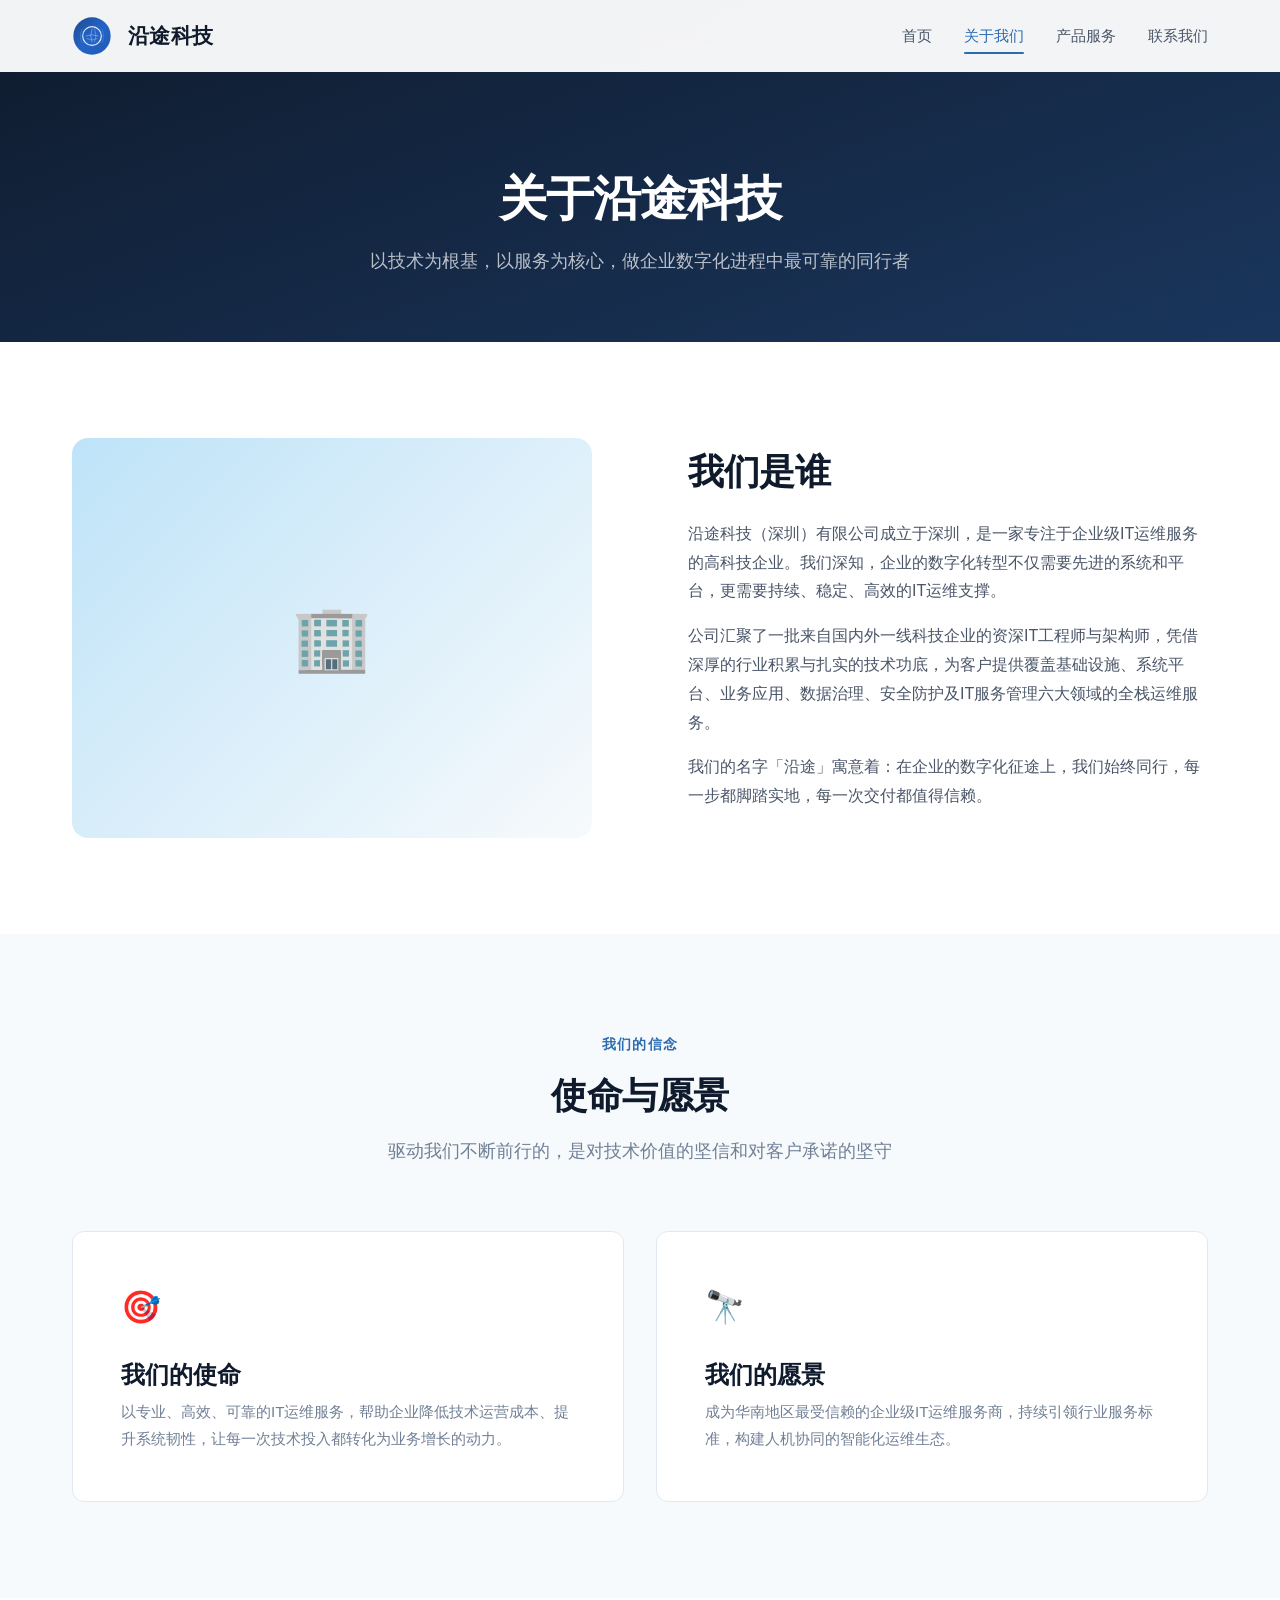
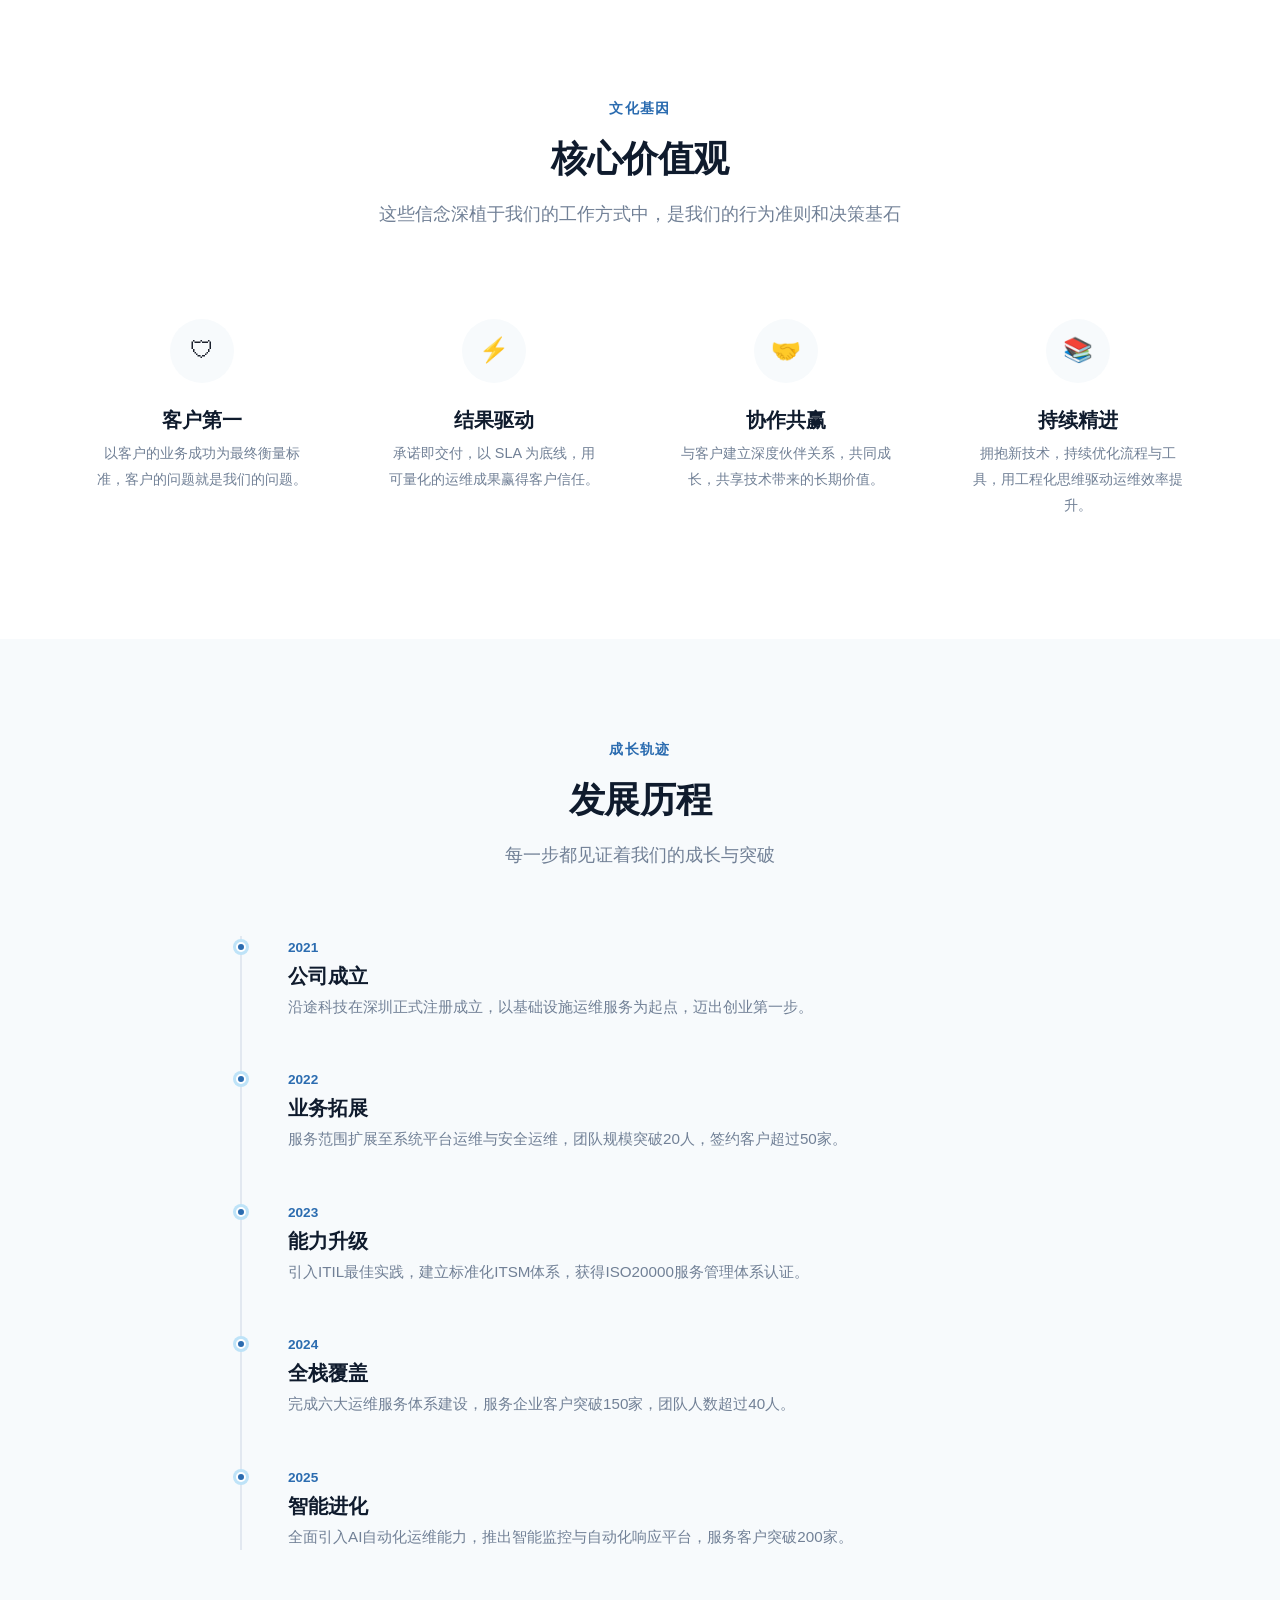
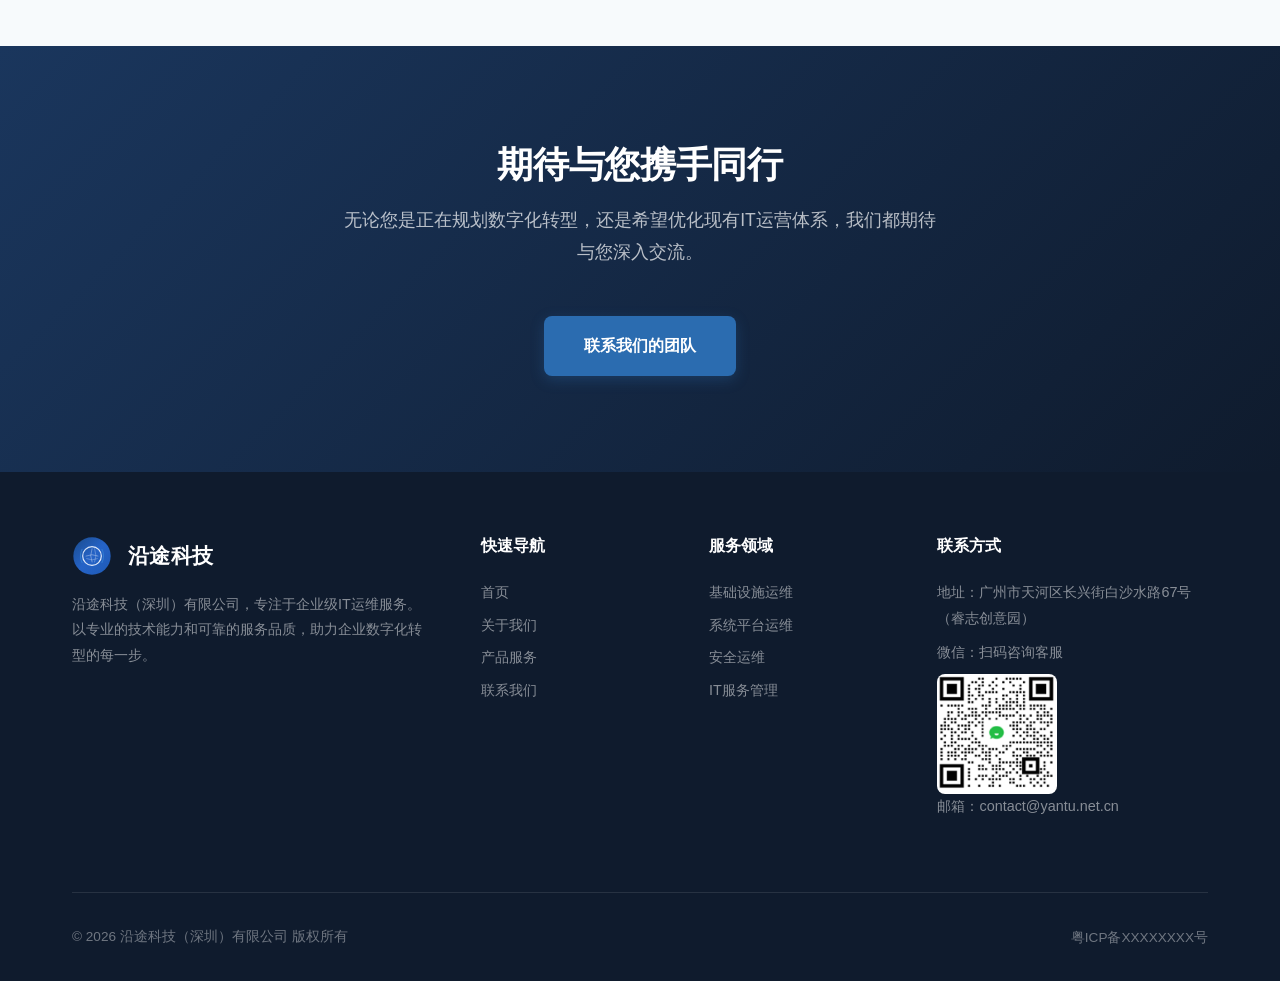
==== about.html @ 3faee689 "沿途科技企业官网 - 初始发布 包含首页、关于我们、产品服务、联系我们四页 自定义域名: yantu.net.cn" ====
<!DOCTYPE html>
<html lang="zh-CN">
<head>
  <meta charset="UTF-8">
  <meta name="viewport" content="width=device-width, initial-scale=1.0">
  <meta name="description" content="了解沿途科技（深圳）有限公司 — 我们的使命、愿景、核心价值观和发展历程。">
  <title>关于我们 — 沿途科技（深圳）有限公司</title>
  <link rel="stylesheet" href="css/style.css">
</head>
<body>

  <!-- Header -->
  <header class="header">
    <div class="container">
      <a href="index.html" class="logo">
        <img src="images/logo.svg" alt="沿途科技" class="logo-icon">
        <span>沿途科技</span>
      </a>
      <nav class="nav">
        <a href="index.html">首页</a>
        <a href="about.html" class="active">关于我们</a>
        <a href="services.html">产品服务</a>
        <a href="contact.html">联系我们</a>
      </nav>
      <button class="menu-toggle" aria-label="菜单">
        <span></span><span></span><span></span>
      </button>
    </div>
  </header>

  <!-- Page Banner -->
  <section class="page-banner">
    <div class="container fade-up">
      <h1>关于沿途科技</h1>
      <p>以技术为根基，以服务为核心，做企业数字化进程中最可靠的同行者</p>
    </div>
  </section>

  <!-- About Content -->
  <section class="section">
    <div class="container">
      <div class="about-content">
        <div class="fade-up delay-1">
          <div class="about-image">🏢</div>
        </div>
        <div class="about-text fade-up delay-2">
          <h2>我们是谁</h2>
          <p>
            沿途科技（深圳）有限公司成立于深圳，是一家专注于企业级IT运维服务的高科技企业。我们深知，企业的数字化转型不仅需要先进的系统和平台，更需要持续、稳定、高效的IT运维支撑。
          </p>
          <p>
            公司汇聚了一批来自国内外一线科技企业的资深IT工程师与架构师，凭借深厚的行业积累与扎实的技术功底，为客户提供覆盖基础设施、系统平台、业务应用、数据治理、安全防护及IT服务管理六大领域的全栈运维服务。
          </p>
          <p>
            我们的名字「沿途」寓意着：在企业的数字化征途上，我们始终同行，每一步都脚踏实地，每一次交付都值得信赖。
          </p>
        </div>
      </div>
    </div>
  </section>

  <!-- Mission & Vision -->
  <section class="section bg-gray">
    <div class="container">
      <div class="section-header fade-up">
        <div class="label">我们的信念</div>
        <h2>使命与愿景</h2>
        <p>驱动我们不断前行的，是对技术价值的坚信和对客户承诺的坚守</p>
      </div>
      <div class="mission-grid">
        <div class="mission-card fade-up delay-1">
          <div class="icon">🎯</div>
          <h3>我们的使命</h3>
          <p>以专业、高效、可靠的IT运维服务，帮助企业降低技术运营成本、提升系统韧性，让每一次技术投入都转化为业务增长的动力。</p>
        </div>
        <div class="mission-card fade-up delay-2">
          <div class="icon">🔭</div>
          <h3>我们的愿景</h3>
          <p>成为华南地区最受信赖的企业级IT运维服务商，持续引领行业服务标准，构建人机协同的智能化运维生态。</p>
        </div>
      </div>
    </div>
  </section>

  <!-- Core Values -->
  <section class="section">
    <div class="container">
      <div class="section-header fade-up">
        <div class="label">文化基因</div>
        <h2>核心价值观</h2>
        <p>这些信念深植于我们的工作方式中，是我们的行为准则和决策基石</p>
      </div>
      <div class="features-grid">
        <div class="feature-item fade-up delay-1">
          <div class="icon">🛡</div>
          <h4>客户第一</h4>
          <p>以客户的业务成功为最终衡量标准，客户的问题就是我们的问题。</p>
        </div>
        <div class="feature-item fade-up delay-2">
          <div class="icon">⚡</div>
          <h4>结果驱动</h4>
          <p>承诺即交付，以 SLA 为底线，用可量化的运维成果赢得客户信任。</p>
        </div>
        <div class="feature-item fade-up delay-3">
          <div class="icon">🤝</div>
          <h4>协作共赢</h4>
          <p>与客户建立深度伙伴关系，共同成长，共享技术带来的长期价值。</p>
        </div>
        <div class="feature-item fade-up delay-4">
          <div class="icon">📚</div>
          <h4>持续精进</h4>
          <p>拥抱新技术，持续优化流程与工具，用工程化思维驱动运维效率提升。</p>
        </div>
      </div>
    </div>
  </section>

  <!-- Development Timeline -->
  <section class="section bg-gray">
    <div class="container">
      <div class="section-header fade-up">
        <div class="label">成长轨迹</div>
        <h2>发展历程</h2>
        <p>每一步都见证着我们的成长与突破</p>
      </div>
      <div class="timeline fade-up delay-2">
        <div class="timeline-item">
          <div class="timeline-year">2021</div>
          <h4>公司成立</h4>
          <p>沿途科技在深圳正式注册成立，以基础设施运维服务为起点，迈出创业第一步。</p>
        </div>
        <div class="timeline-item">
          <div class="timeline-year">2022</div>
          <h4>业务拓展</h4>
          <p>服务范围扩展至系统平台运维与安全运维，团队规模突破20人，签约客户超过50家。</p>
        </div>
        <div class="timeline-item">
          <div class="timeline-year">2023</div>
          <h4>能力升级</h4>
          <p>引入ITIL最佳实践，建立标准化ITSM体系，获得ISO20000服务管理体系认证。</p>
        </div>
        <div class="timeline-item">
          <div class="timeline-year">2024</div>
          <h4>全栈覆盖</h4>
          <p>完成六大运维服务体系建设，服务企业客户突破150家，团队人数超过40人。</p>
        </div>
        <div class="timeline-item">
          <div class="timeline-year">2025</div>
          <h4>智能进化</h4>
          <p>全面引入AI自动化运维能力，推出智能监控与自动化响应平台，服务客户突破200家。</p>
        </div>
      </div>
    </div>
  </section>

  <!-- CTA -->
  <section class="cta-section">
    <div class="container fade-up">
      <h2>期待与您携手同行</h2>
      <p>无论您是正在规划数字化转型，还是希望优化现有IT运营体系，我们都期待与您深入交流。</p>
      <a href="contact.html" class="btn btn-primary btn-lg">联系我们的团队</a>
    </div>
  </section>

  <!-- Footer -->
  <footer class="footer">
    <div class="container">
      <div class="footer-grid">
        <div class="footer-brand">
          <a href="index.html" class="logo">
            <img src="images/logo.svg" alt="沿途科技" class="logo-icon">
            <span>沿途科技</span>
          </a>
          <p>沿途科技（深圳）有限公司，专注于企业级IT运维服务。以专业的技术能力和可靠的服务品质，助力企业数字化转型的每一步。</p>
        </div>
        <div class="footer-links-col">
          <h4>快速导航</h4>
          <div class="footer-links">
            <a href="index.html">首页</a>
            <a href="about.html">关于我们</a>
            <a href="services.html">产品服务</a>
            <a href="contact.html">联系我们</a>
          </div>
        </div>
        <div class="footer-links-col">
          <h4>服务领域</h4>
          <div class="footer-links">
            <a href="services.html">基础设施运维</a>
            <a href="services.html">系统平台运维</a>
            <a href="services.html">安全运维</a>
            <a href="services.html">IT服务管理</a>
          </div>
        </div>
        <div class="footer-contact">
          <h4>联系方式</h4>
          <p>地址：广州市天河区长兴街白沙水路67号（睿志创意园）</p>
          <p>微信：扫码咨询客服</p>
          <img src="images/wechat-qrcode.png" alt="微信扫码咨询客服" style="width:120px;height:120px;margin-top:4px;border-radius:8px;">
          <p>邮箱：contact@yantu.net.cn</p>
        </div>
      </div>
      <div class="footer-bottom">
        <p>&copy; 2026 沿途科技（深圳）有限公司 版权所有</p>
        <a href="https://beian.miit.gov.cn/" target="_blank" rel="noopener">粤ICP备XXXXXXXX号</a>
      </div>
    </div>
  </footer>

  <script src="js/main.js"></script>
</body>
</html>
---- css/style.css ----
/* ========================================
   沿途科技（深圳）有限公司 - 企业官网
   Design System & Global Styles
   ======================================== */

/* --- CSS Variables --- */
:root {
  /* Primary Colors */
  --color-primary: #0F1B2D;
  --color-primary-light: #1A365D;
  --color-primary-medium: #234E78;
  --color-accent: #2B6CB0;
  --color-accent-light: #4299E1;
  --color-accent-soft: #BEE3F8;

  /* Neutral Colors */
  --color-white: #FFFFFF;
  --color-bg: #F7FAFC;
  --color-bg-alt: #EDF2F7;
  --color-border: #E2E8F0;

  /* Text Colors */
  --color-text: #1A202C;
  --color-text-secondary: #4A5568;
  --color-text-muted: #718096;
  --color-text-light: #A0AEC0;

  /* Status Colors */
  --color-success: #38A169;
  --color-warning: #D69E2E;
  --color-danger: #E53E3E;

  /* Typography */
  --font-sans: -apple-system, BlinkMacSystemFont, "Segoe UI", "PingFang SC", "Hiragino Sans GB", "Microsoft YaHei", "Helvetica Neue", Arial, sans-serif;
  --font-mono: "SF Mono", "Fira Code", "Fira Mono", "Roboto Mono", monospace;

  /* Spacing */
  --space-xs: 0.25rem;
  --space-sm: 0.5rem;
  --space-md: 1rem;
  --space-lg: 1.5rem;
  --space-xl: 2rem;
  --space-2xl: 3rem;
  --space-3xl: 4rem;
  --space-4xl: 6rem;

  /* Layout */
  --max-width: 1200px;
  --header-height: 72px;

  /* Shadows */
  --shadow-sm: 0 1px 3px rgba(0, 0, 0, 0.06);
  --shadow-md: 0 4px 12px rgba(0, 0, 0, 0.08);
  --shadow-lg: 0 10px 40px rgba(0, 0, 0, 0.1);
  --shadow-xl: 0 20px 60px rgba(0, 0, 0, 0.12);

  /* Border Radius */
  --radius-sm: 4px;
  --radius-md: 8px;
  --radius-lg: 12px;
  --radius-xl: 16px;

  /* Transitions */
  --transition-fast: 0.15s ease;
  --transition-normal: 0.3s ease;
  --transition-slow: 0.5s ease;
}

/* --- Reset & Base --- */
*,
*::before,
*::after {
  margin: 0;
  padding: 0;
  box-sizing: border-box;
}

html {
  scroll-behavior: smooth;
  -webkit-font-smoothing: antialiased;
  -moz-osx-font-smoothing: grayscale;
  font-size: 16px;
}

body {
  font-family: var(--font-sans);
  color: var(--color-text);
  background: var(--color-white);
  line-height: 1.7;
  overflow-x: hidden;
}

a {
  color: inherit;
  text-decoration: none;
  transition: color var(--transition-fast);
}

ul, ol {
  list-style: none;
}

img {
  max-width: 100%;
  display: block;
}

button {
  cursor: pointer;
  border: none;
  font-family: inherit;
  font-size: inherit;
}

input,
textarea,
select {
  font-family: inherit;
  font-size: inherit;
}

/* --- Typography --- */
h1, h2, h3, h4, h5, h6 {
  font-weight: 700;
  line-height: 1.3;
  color: var(--color-primary);
}

h1 { font-size: 3rem; letter-spacing: -0.02em; }
h2 { font-size: 2.25rem; letter-spacing: -0.01em; }
h3 { font-size: 1.5rem; }
h4 { font-size: 1.25rem; }
h5 { font-size: 1.1rem; }

p {
  color: var(--color-text-secondary);
  line-height: 1.8;
}

/* --- Layout --- */
.container {
  width: 100%;
  max-width: var(--max-width);
  margin: 0 auto;
  padding: 0 var(--space-xl);
}

.section {
  padding: var(--space-4xl) 0;
}

.section-header {
  text-align: center;
  margin-bottom: var(--space-3xl);
}

.section-header .label {
  display: inline-block;
  font-size: 0.875rem;
  font-weight: 600;
  color: var(--color-accent);
  text-transform: uppercase;
  letter-spacing: 0.1em;
  margin-bottom: var(--space-md);
}

.section-header h2 {
  margin-bottom: var(--space-md);
}

.section-header p {
  max-width: 600px;
  margin: 0 auto;
  font-size: 1.1rem;
  color: var(--color-text-muted);
}

.bg-gray {
  background: var(--color-bg);
}

.bg-dark {
  background: var(--color-primary);
  color: var(--color-white);
}

/* ========================================
   HEADER / NAVIGATION
   ======================================== */
.header {
  position: fixed;
  top: 0;
  left: 0;
  right: 0;
  height: var(--header-height);
  background: rgba(255, 255, 255, 0.95);
  backdrop-filter: blur(20px);
  -webkit-backdrop-filter: blur(20px);
  border-bottom: 1px solid transparent;
  z-index: 1000;
  transition: all var(--transition-normal);
}

.header.scrolled {
  border-bottom-color: var(--color-border);
  box-shadow: var(--shadow-sm);
}

.header .container {
  display: flex;
  align-items: center;
  justify-content: space-between;
  height: 100%;
}

.logo {
  display: flex;
  align-items: center;
  gap: var(--space-md);
  font-size: 1.3rem;
  font-weight: 700;
  color: var(--color-primary);
  letter-spacing: 0.02em;
}

.logo-icon {
  width: 40px;
  height: 40px;
  border-radius: var(--radius-md);
  flex-shrink: 0;
}

.nav {
  display: flex;
  align-items: center;
  gap: var(--space-xl);
}

.nav a {
  font-size: 0.95rem;
  font-weight: 500;
  color: var(--color-text-secondary);
  position: relative;
  padding: var(--space-xs) 0;
  transition: color var(--transition-fast);
}

.nav a::after {
  content: '';
  position: absolute;
  bottom: -2px;
  left: 0;
  width: 0;
  height: 2px;
  background: var(--color-accent);
  transition: width var(--transition-normal);
  border-radius: 1px;
}

.nav a:hover,
.nav a.active {
  color: var(--color-accent);
}

.nav a:hover::after,
.nav a.active::after {
  width: 100%;
}

/* Mobile menu toggle */
.menu-toggle {
  display: none;
  flex-direction: column;
  gap: 5px;
  cursor: pointer;
  padding: var(--space-sm);
  background: none;
}

.menu-toggle span {
  width: 24px;
  height: 2px;
  background: var(--color-text);
  border-radius: 2px;
  transition: all var(--transition-normal);
}

@media (max-width: 768px) {
  .menu-toggle {
    display: flex;
  }

  .nav {
    position: fixed;
    top: var(--header-height);
    left: 0;
    right: 0;
    background: rgba(255, 255, 255, 0.98);
    backdrop-filter: blur(20px);
    flex-direction: column;
    padding: var(--space-xl);
    gap: var(--space-lg);
    box-shadow: var(--shadow-lg);
    transform: translateY(-120%);
    opacity: 0;
    transition: all var(--transition-normal);
    pointer-events: none;
  }

  .nav.open {
    transform: translateY(0);
    opacity: 1;
    pointer-events: all;
  }
}

/* ========================================
   BUTTONS
   ======================================== */
.btn {
  display: inline-flex;
  align-items: center;
  justify-content: center;
  gap: var(--space-sm);
  padding: 0.75rem 2rem;
  font-size: 0.95rem;
  font-weight: 600;
  border-radius: var(--radius-md);
  transition: all var(--transition-normal);
  white-space: nowrap;
}

.btn-primary {
  background: var(--color-accent);
  color: var(--color-white);
  box-shadow: 0 4px 14px rgba(43, 108, 176, 0.3);
}

.btn-primary:hover {
  background: var(--color-accent-light);
  transform: translateY(-2px);
  box-shadow: 0 6px 20px rgba(43, 108, 176, 0.4);
}

.btn-outline {
  background: transparent;
  color: var(--color-accent);
  border: 2px solid var(--color-accent);
}

.btn-outline:hover {
  background: var(--color-accent);
  color: var(--color-white);
  transform: translateY(-2px);
}

.btn-outline-light {
  background: transparent;
  color: var(--color-white);
  border: 2px solid rgba(255, 255, 255, 0.3);
}

.btn-outline-light:hover {
  background: var(--color-white);
  color: var(--color-primary);
  border-color: var(--color-white);
}

.btn-lg {
  padding: 1rem 2.5rem;
  font-size: 1rem;
}

/* ========================================
   HERO SECTION
   ======================================== */
.hero {
  position: relative;
  min-height: 100vh;
  display: flex;
  align-items: center;
  background: linear-gradient(160deg, var(--color-primary) 0%, var(--color-primary-light) 40%, var(--color-primary-medium) 100%);
  overflow: hidden;
  padding-top: var(--header-height);
}

.hero::before {
  content: '';
  position: absolute;
  top: -50%;
  right: -20%;
  width: 800px;
  height: 800px;
  background: radial-gradient(circle, rgba(66, 153, 225, 0.08) 0%, transparent 70%);
  border-radius: 50%;
}

.hero::after {
  content: '';
  position: absolute;
  bottom: -30%;
  left: -10%;
  width: 600px;
  height: 600px;
  background: radial-gradient(circle, rgba(43, 108, 176, 0.06) 0%, transparent 70%);
  border-radius: 50%;
}

.hero .container {
  position: relative;
  z-index: 1;
  display: flex;
  align-items: center;
  justify-content: space-between;
  gap: var(--space-4xl);
}

.hero-content {
  flex: 1;
  max-width: 600px;
}

.hero-badge {
  display: inline-flex;
  align-items: center;
  gap: var(--space-sm);
  padding: 0.4rem 1rem;
  background: rgba(66, 153, 225, 0.15);
  border: 1px solid rgba(66, 153, 225, 0.25);
  border-radius: 50px;
  color: var(--color-accent-light);
  font-size: 0.85rem;
  font-weight: 500;
  margin-bottom: var(--space-xl);
}

.hero-badge .dot {
  width: 8px;
  height: 8px;
  background: var(--color-accent-light);
  border-radius: 50%;
  animation: pulse-dot 2s infinite;
}

@keyframes pulse-dot {
  0%, 100% { opacity: 1; transform: scale(1); }
  50% { opacity: 0.5; transform: scale(1.3); }
}

.hero h1 {
  font-size: 3.5rem;
  color: var(--color-white);
  margin-bottom: var(--space-lg);
  line-height: 1.2;
}

.hero h1 span {
  background: linear-gradient(135deg, #63B3ED, #4299E1);
  -webkit-background-clip: text;
  -webkit-text-fill-color: transparent;
  background-clip: text;
}

.hero p {
  font-size: 1.15rem;
  color: rgba(255, 255, 255, 0.7);
  margin-bottom: var(--space-2xl);
  line-height: 1.8;
  max-width: 500px;
}

.hero-actions {
  display: flex;
  gap: var(--space-md);
  flex-wrap: wrap;
}

.hero-visual {
  flex: 1;
  display: flex;
  justify-content: center;
  align-items: center;
}

.hero-card-grid {
  display: grid;
  grid-template-columns: 1fr 1fr;
  gap: var(--space-lg);
}

.hero-stat-card {
  background: rgba(255, 255, 255, 0.06);
  backdrop-filter: blur(10px);
  border: 1px solid rgba(255, 255, 255, 0.1);
  border-radius: var(--radius-lg);
  padding: var(--space-lg);
  text-align: center;
  transition: transform var(--transition-normal);
}

.hero-stat-card:hover {
  transform: translateY(-4px);
  background: rgba(255, 255, 255, 0.1);
}

.hero-stat-card .number {
  font-size: 2rem;
  font-weight: 800;
  color: var(--color-accent-light);
  margin-bottom: var(--space-xs);
}

.hero-stat-card .label {
  font-size: 0.85rem;
  color: rgba(255, 255, 255, 0.6);
}

@media (max-width: 1024px) {
  .hero .container {
    flex-direction: column;
    text-align: center;
    padding-top: var(--space-3xl);
    padding-bottom: var(--space-3xl);
  }

  .hero-content {
    max-width: 100%;
  }

  .hero p {
    max-width: 100%;
  }

  .hero-actions {
    justify-content: center;
  }

  .hero h1 {
    font-size: 2.5rem;
  }

  .hero-card-grid {
    grid-template-columns: repeat(4, 1fr);
  }
}

@media (max-width: 640px) {
  .hero h1 {
    font-size: 2rem;
  }

  .hero-card-grid {
    grid-template-columns: 1fr 1fr;
  }

  .hero-stat-card {
    padding: var(--space-md);
  }
}

/* ========================================
   SERVICES CARDS
   ======================================== */
.services-grid {
  display: grid;
  grid-template-columns: repeat(3, 1fr);
  gap: var(--space-xl);
}

.service-card {
  background: var(--color-white);
  border: 1px solid var(--color-border);
  border-radius: var(--radius-lg);
  padding: var(--space-2xl);
  transition: all var(--transition-normal);
  position: relative;
  overflow: hidden;
}

.service-card::before {
  content: '';
  position: absolute;
  top: 0;
  left: 0;
  right: 0;
  height: 3px;
  background: linear-gradient(90deg, var(--color-accent), var(--color-accent-light));
  transform: scaleX(0);
  transition: transform var(--transition-normal);
  transform-origin: left;
}

.service-card:hover {
  transform: translateY(-6px);
  box-shadow: var(--shadow-lg);
  border-color: transparent;
}

.service-card:hover::before {
  transform: scaleX(1);
}

.service-icon {
  width: 56px;
  height: 56px;
  border-radius: var(--radius-lg);
  display: flex;
  align-items: center;
  justify-content: center;
  margin-bottom: var(--space-lg);
  font-size: 1.5rem;
}

.service-icon.blue { background: #EBF8FF; color: #2B6CB0; }
.service-icon.teal { background: #E6FFFA; color: #319795; }
.service-icon.purple { background: #FAF5FF; color: #6B46C1; }
.service-icon.orange { background: #FFFAF0; color: #C05621; }
.service-icon.green { background: #F0FFF4; color: #276749; }
.service-icon.red { background: #FFF5F5; color: #C53030; }

.service-card h3 {
  font-size: 1.2rem;
  margin-bottom: var(--space-sm);
}

.service-card p {
  font-size: 0.95rem;
  color: var(--color-text-muted);
}

@media (max-width: 1024px) {
  .services-grid {
    grid-template-columns: repeat(2, 1fr);
  }
}

@media (max-width: 640px) {
  .services-grid {
    grid-template-columns: 1fr;
  }
}

/* ========================================
   FEATURES / VALUE PROPS
   ======================================== */
.features-grid {
  display: grid;
  grid-template-columns: repeat(4, 1fr);
  gap: var(--space-xl);
}

.feature-item {
  text-align: center;
  padding: var(--space-lg);
}

.feature-item .icon {
  width: 64px;
  height: 64px;
  margin: 0 auto var(--space-lg);
  background: var(--color-bg);
  border-radius: 50%;
  display: flex;
  align-items: center;
  justify-content: center;
  font-size: 1.5rem;
  transition: all var(--transition-normal);
}

.feature-item:hover .icon {
  background: var(--color-accent);
  transform: scale(1.1);
}

.feature-item h4 {
  margin-bottom: var(--space-sm);
}

.feature-item p {
  font-size: 0.9rem;
  color: var(--color-text-muted);
}

@media (max-width: 1024px) {
  .features-grid {
    grid-template-columns: repeat(2, 1fr);
  }
}

@media (max-width: 640px) {
  .features-grid {
    grid-template-columns: 1fr;
  }
}

/* ========================================
   CTA SECTION
   ======================================== */
.cta-section {
  background: linear-gradient(135deg, var(--color-primary-light), var(--color-primary));
  text-align: center;
  padding: var(--space-4xl) 0;
}

.cta-section h2 {
  color: var(--color-white);
  margin-bottom: var(--space-md);
}

.cta-section p {
  color: rgba(255, 255, 255, 0.7);
  max-width: 600px;
  margin: 0 auto var(--space-2xl);
  font-size: 1.1rem;
}

/* ========================================
   STATS BAR
   ======================================== */
.stats-bar {
  display: grid;
  grid-template-columns: repeat(4, 1fr);
  gap: var(--space-xl);
  padding: var(--space-2xl) 0;
}

.stat-item {
  text-align: center;
  padding: var(--space-lg);
}

.stat-number {
  font-size: 2.5rem;
  font-weight: 800;
  color: var(--color-accent);
  margin-bottom: var(--space-xs);
  line-height: 1;
}

.stat-label {
  font-size: 0.95rem;
  color: var(--color-text-muted);
}

@media (max-width: 768px) {
  .stats-bar {
    grid-template-columns: repeat(2, 1fr);
  }
}

/* ========================================
   ABOUT PAGE
   ======================================== */
.page-banner {
  background: linear-gradient(160deg, var(--color-primary) 0%, var(--color-primary-light) 100%);
  padding: calc(var(--header-height) + var(--space-4xl)) 0 var(--space-3xl);
  text-align: center;
}

.page-banner h1 {
  color: var(--color-white);
  margin-bottom: var(--space-md);
}

.page-banner p {
  color: rgba(255, 255, 255, 0.7);
  max-width: 600px;
  margin: 0 auto;
  font-size: 1.1rem;
}

.about-content {
  display: grid;
  grid-template-columns: 1fr 1fr;
  gap: var(--space-4xl);
  align-items: center;
}

.about-image {
  background: linear-gradient(135deg, var(--color-accent-soft), var(--color-bg));
  border-radius: var(--radius-xl);
  height: 400px;
  display: flex;
  align-items: center;
  justify-content: center;
  font-size: 4rem;
  color: var(--color-accent);
}

.about-text h2 {
  margin-bottom: var(--space-lg);
}

.about-text p {
  margin-bottom: var(--space-md);
  color: var(--color-text-secondary);
}

/* Mission & Vision */
.mission-grid {
  display: grid;
  grid-template-columns: 1fr 1fr;
  gap: var(--space-xl);
}

.mission-card {
  background: var(--color-white);
  border: 1px solid var(--color-border);
  border-radius: var(--radius-lg);
  padding: var(--space-2xl);
  transition: all var(--transition-normal);
}

.mission-card:hover {
  box-shadow: var(--shadow-lg);
  border-color: transparent;
}

.mission-card .icon {
  font-size: 2rem;
  margin-bottom: var(--space-lg);
}

.mission-card h3 {
  margin-bottom: var(--space-sm);
}

.mission-card p {
  color: var(--color-text-muted);
  font-size: 0.95rem;
}

/* Timeline */
.timeline {
  position: relative;
  max-width: 800px;
  margin: 0 auto;
  padding-left: var(--space-2xl);
}

.timeline::before {
  content: '';
  position: absolute;
  left: 0;
  top: 0;
  bottom: 0;
  width: 2px;
  background: var(--color-border);
}

.timeline-item {
  position: relative;
  padding-bottom: var(--space-2xl);
}

.timeline-item:last-child {
  padding-bottom: 0;
}

.timeline-item::before {
  content: '';
  position: absolute;
  left: calc(-1 * var(--space-2xl) - 4px);
  top: 6px;
  width: 10px;
  height: 10px;
  background: var(--color-accent);
  border-radius: 50%;
  border: 2px solid var(--color-white);
  box-shadow: 0 0 0 3px var(--color-accent-soft);
}

.timeline-year {
  font-size: 0.85rem;
  font-weight: 700;
  color: var(--color-accent);
  margin-bottom: var(--space-xs);
}

.timeline-item h4 {
  margin-bottom: var(--space-xs);
}

.timeline-item p {
  font-size: 0.95rem;
  color: var(--color-text-muted);
}

@media (max-width: 768px) {
  .about-content {
    grid-template-columns: 1fr;
  }

  .mission-grid {
    grid-template-columns: 1fr;
  }
}

/* ========================================
   SERVICES PAGE
   ======================================== */
.service-detail-section {
  padding: var(--space-3xl) 0;
  border-bottom: 1px solid var(--color-border);
}

.service-detail-section:last-child {
  border-bottom: none;
}

.service-detail {
  display: grid;
  grid-template-columns: 1fr 1fr;
  gap: var(--space-3xl);
  align-items: center;
}

.service-detail.reverse {
  direction: rtl;
}

.service-detail.reverse .service-detail-content {
  direction: ltr;
}

.service-detail-visual {
  background: var(--color-bg);
  border-radius: var(--radius-xl);
  height: 320px;
  display: flex;
  align-items: center;
  justify-content: center;
  font-size: 4rem;
  direction: ltr;
}

.service-detail-visual.blue { background: linear-gradient(135deg, #EBF8FF, #BEE3F8); color: #2B6CB0; }
.service-detail-visual.teal { background: linear-gradient(135deg, #E6FFFA, #B2F5EA); color: #319795; }
.service-detail-visual.purple { background: linear-gradient(135deg, #FAF5FF, #E9D8FD); color: #6B46C1; }
.service-detail-visual.orange { background: linear-gradient(135deg, #FFFAF0, #FEEBC8); color: #C05621; }
.service-detail-visual.green { background: linear-gradient(135deg, #F0FFF4, #C6F6D5); color: #276749; }
.service-detail-visual.red { background: linear-gradient(135deg, #FFF5F5, #FED7D7); color: #C53030; }

.service-detail-content h2 {
  margin-bottom: var(--space-md);
}

.service-detail-content p {
  margin-bottom: var(--space-lg);
  color: var(--color-text-secondary);
}

.service-detail-list {
  display: grid;
  gap: var(--space-md);
}

.service-detail-list li {
  display: flex;
  align-items: flex-start;
  gap: var(--space-md);
  font-size: 0.95rem;
  color: var(--color-text-secondary);
}

.service-detail-list li::before {
  content: '✓';
  display: flex;
  align-items: center;
  justify-content: center;
  width: 24px;
  height: 24px;
  min-width: 24px;
  background: var(--color-accent-soft);
  color: var(--color-accent);
  border-radius: 50%;
  font-size: 0.75rem;
  font-weight: 700;
  margin-top: 2px;
}

/* Process Steps */
.process-steps {
  display: grid;
  grid-template-columns: repeat(4, 1fr);
  gap: var(--space-xl);
  counter-reset: step;
}

.process-step {
  text-align: center;
  position: relative;
}

.process-step::before {
  counter-increment: step;
  content: counter(step);
  width: 48px;
  height: 48px;
  background: var(--color-accent);
  color: var(--color-white);
  border-radius: 50%;
  display: flex;
  align-items: center;
  justify-content: center;
  font-size: 1.2rem;
  font-weight: 700;
  margin: 0 auto var(--space-lg);
}

.process-step h4 {
  margin-bottom: var(--space-xs);
}

.process-step p {
  font-size: 0.9rem;
  color: var(--color-text-muted);
}

@media (max-width: 1024px) {
  .service-detail {
    grid-template-columns: 1fr;
  }

  .service-detail.reverse {
    direction: ltr;
  }

  .service-detail-visual {
    height: 240px;
  }

  .process-steps {
    grid-template-columns: repeat(2, 1fr);
  }
}

@media (max-width: 640px) {
  .process-steps {
    grid-template-columns: 1fr;
  }
}

/* ========================================
   CONTACT PAGE
   ======================================== */
.contact-grid {
  display: grid;
  grid-template-columns: 1fr 1.2fr;
  gap: var(--space-3xl);
}

.contact-info h2 {
  margin-bottom: var(--space-lg);
}

.contact-info > p {
  margin-bottom: var(--space-2xl);
}

.contact-details {
  display: grid;
  gap: var(--space-xl);
  margin-bottom: var(--space-2xl);
}

.contact-item {
  display: flex;
  gap: var(--space-lg);
  align-items: flex-start;
}

.contact-item .icon {
  width: 48px;
  height: 48px;
  min-width: 48px;
  background: var(--color-bg);
  border-radius: var(--radius-md);
  display: flex;
  align-items: center;
  justify-content: center;
  font-size: 1.2rem;
}

.contact-item h4 {
  margin-bottom: var(--space-xs);
  font-size: 1rem;
}

.contact-item p {
  font-size: 0.95rem;
  color: var(--color-text-muted);
}

/* Contact Form */
.contact-form {
  background: var(--color-white);
  border: 1px solid var(--color-border);
  border-radius: var(--radius-xl);
  padding: var(--space-2xl);
}

.contact-form h3 {
  margin-bottom: var(--space-xl);
}

.form-group {
  margin-bottom: var(--space-lg);
}

.form-group label {
  display: block;
  font-size: 0.9rem;
  font-weight: 600;
  margin-bottom: var(--space-sm);
  color: var(--color-text);
}

.form-group input,
.form-group textarea,
.form-group select {
  width: 100%;
  padding: 0.75rem 1rem;
  border: 1px solid var(--color-border);
  border-radius: var(--radius-md);
  background: var(--color-bg);
  color: var(--color-text);
  transition: all var(--transition-fast);
  outline: none;
}

.form-group input:focus,
.form-group textarea:focus,
.form-group select:focus {
  border-color: var(--color-accent);
  box-shadow: 0 0 0 3px rgba(43, 108, 176, 0.1);
  background: var(--color-white);
}

.form-group textarea {
  resize: vertical;
  min-height: 140px;
}

.form-row {
  display: grid;
  grid-template-columns: 1fr 1fr;
  gap: var(--space-lg);
}

@media (max-width: 768px) {
  .contact-grid {
    grid-template-columns: 1fr;
  }

  .form-row {
    grid-template-columns: 1fr;
  }
}

/* ========================================
   FOOTER
   ======================================== */
.footer {
  background: var(--color-primary);
  color: rgba(255, 255, 255, 0.7);
  padding: var(--space-3xl) 0 var(--space-xl);
}

.footer-grid {
  display: grid;
  grid-template-columns: 2fr 1fr 1fr 1.5fr;
  gap: var(--space-2xl);
  margin-bottom: var(--space-3xl);
}

.footer-brand .logo {
  color: var(--color-white);
  margin-bottom: var(--space-md);
}

.footer-brand p {
  color: rgba(255, 255, 255, 0.5);
  font-size: 0.9rem;
}

.footer h4 {
  color: var(--color-white);
  font-size: 1rem;
  margin-bottom: var(--space-lg);
}

.footer-links {
  display: grid;
  gap: var(--space-sm);
}

.footer-links a {
  color: rgba(255, 255, 255, 0.5);
  font-size: 0.9rem;
  transition: color var(--transition-fast);
}

.footer-links a:hover {
  color: var(--color-white);
}

.footer-contact p {
  color: rgba(255, 255, 255, 0.5);
  font-size: 0.9rem;
  margin-bottom: var(--space-sm);
}

.footer-bottom {
  border-top: 1px solid rgba(255, 255, 255, 0.1);
  padding-top: var(--space-xl);
  display: flex;
  justify-content: space-between;
  align-items: center;
}

.footer-bottom p {
  font-size: 0.85rem;
  color: rgba(255, 255, 255, 0.4);
}

.footer-bottom a {
  color: rgba(255, 255, 255, 0.4);
  font-size: 0.85rem;
}

.footer-bottom a:hover {
  color: var(--color-white);
}

@media (max-width: 768px) {
  .footer-grid {
    grid-template-columns: 1fr 1fr;
  }
}

@media (max-width: 480px) {
  .footer-grid {
    grid-template-columns: 1fr;
  }

  .footer-bottom {
    flex-direction: column;
    gap: var(--space-sm);
    text-align: center;
  }
}

/* ========================================
   ANIMATIONS
   ======================================== */
.fade-up {
  opacity: 0;
  transform: translateY(30px);
  transition: all 0.6s ease;
}

.fade-up.visible {
  opacity: 1;
  transform: translateY(0);
}

/* Delay utilities */
.delay-1 { transition-delay: 0.1s; }
.delay-2 { transition-delay: 0.2s; }
.delay-3 { transition-delay: 0.3s; }
.delay-4 { transition-delay: 0.4s; }
.delay-5 { transition-delay: 0.5s; }
.delay-6 { transition-delay: 0.6s; }

/* ========================================
   UTILS
   ======================================== */
.text-center { text-align: center; }
.text-accent { color: var(--color-accent); }
.mt-2 { margin-top: var(--space-2xl); }
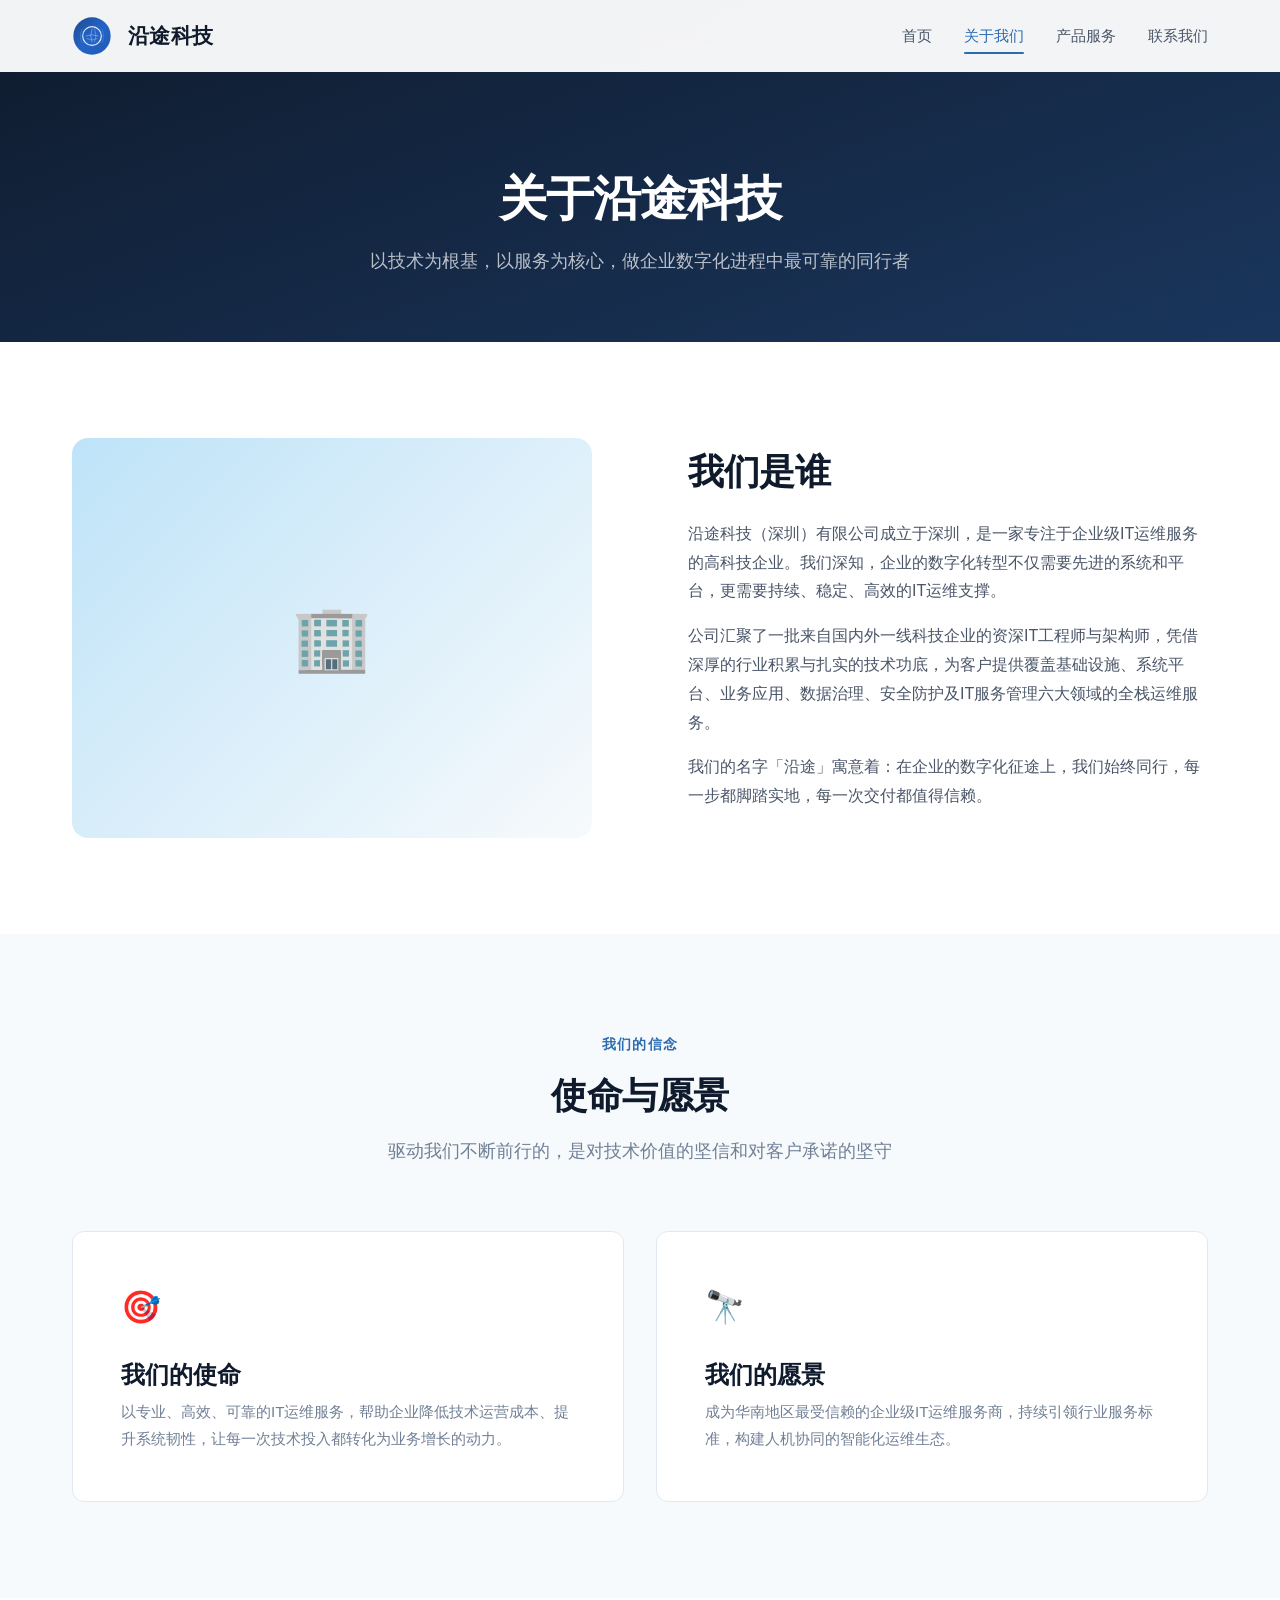
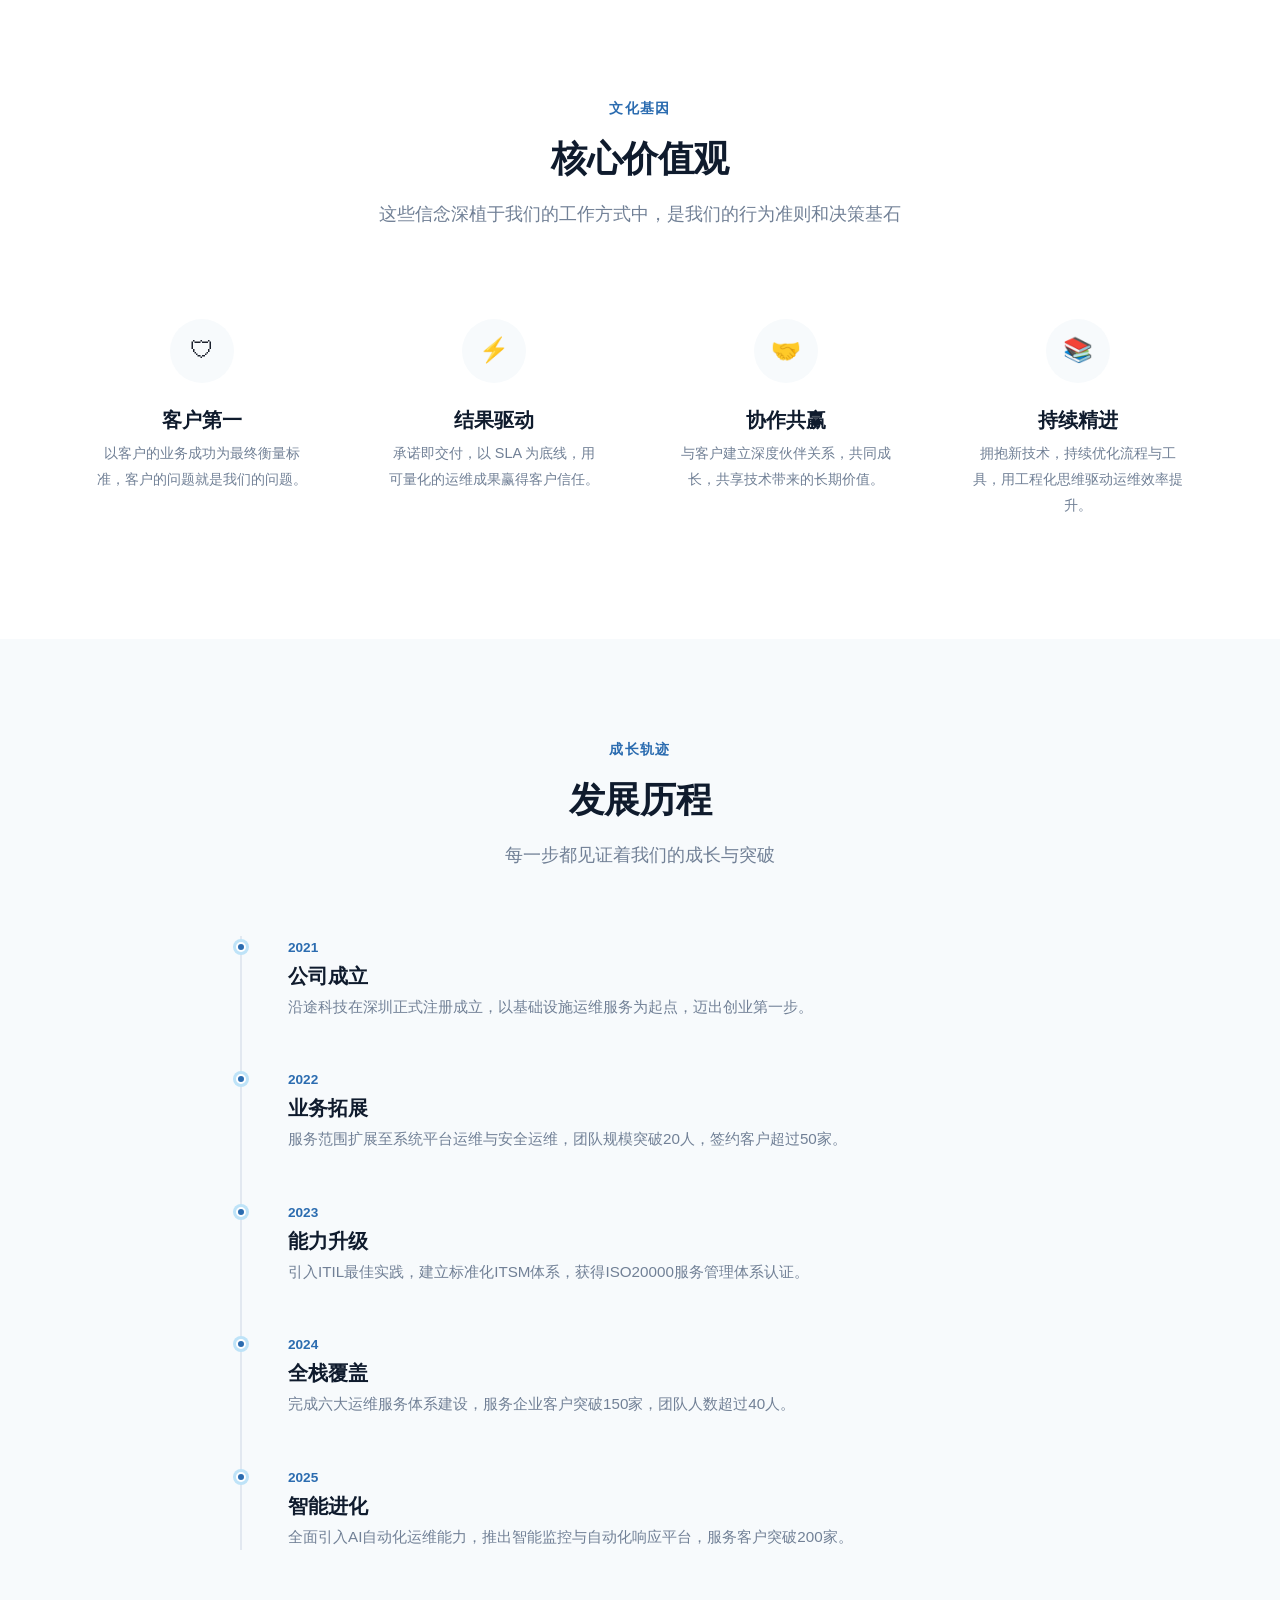
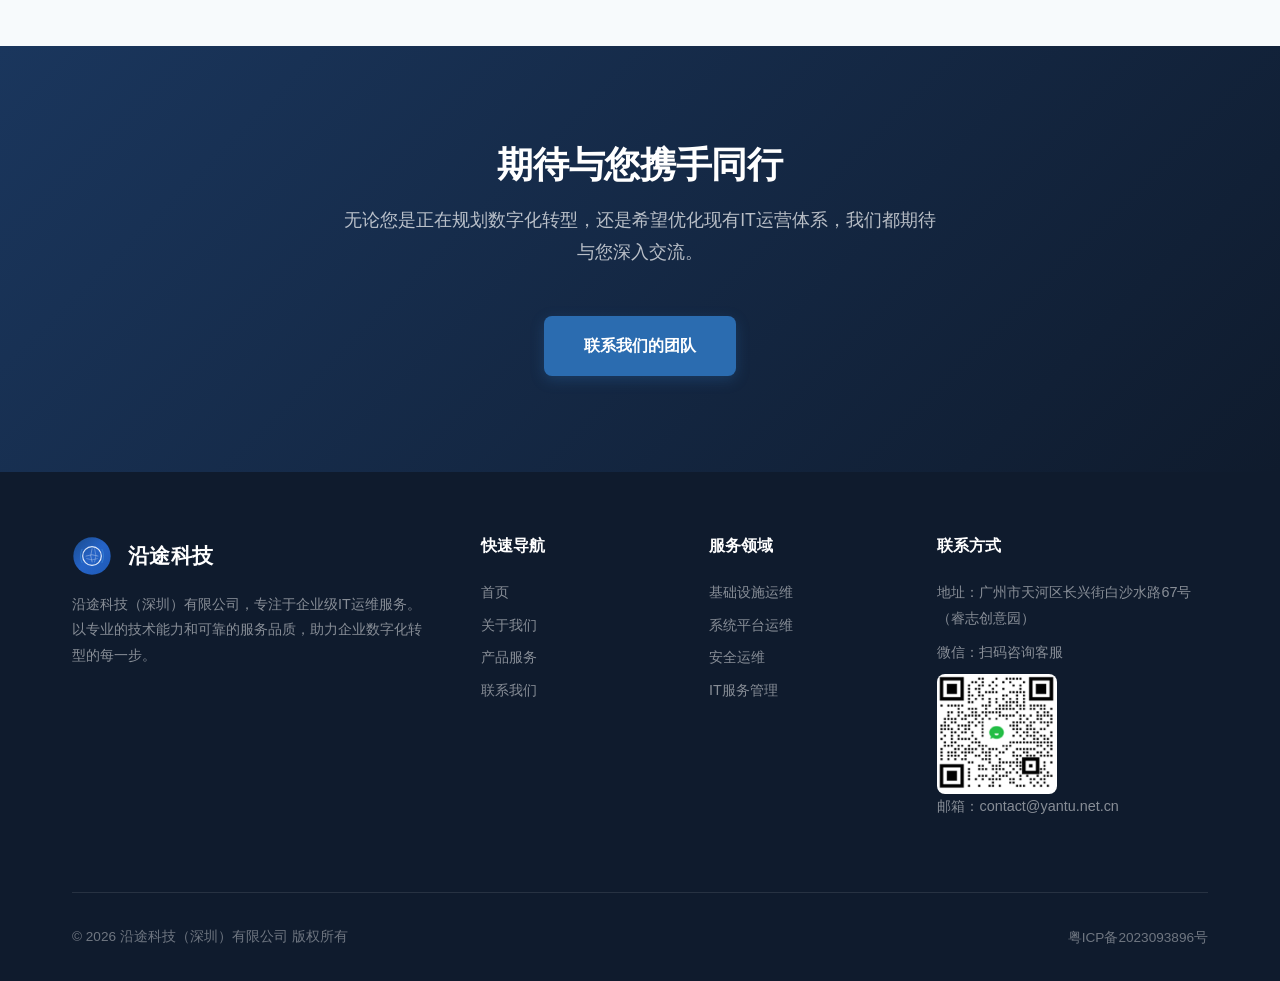
==== commit bbdf79af: "更新ICP备案号" ====
--- a/about.html
+++ b/about.html
@@ -201,7 +201,7 @@
       </div>
       <div class="footer-bottom">
         <p>&copy; 2026 沿途科技（深圳）有限公司 版权所有</p>
-        <a href="https://beian.miit.gov.cn/" target="_blank" rel="noopener">粤ICP备XXXXXXXX号</a>
+        <a href="https://beian.miit.gov.cn/" target="_blank" rel="noopener">粤ICP备2023093896号</a>
       </div>
     </div>
   </footer>
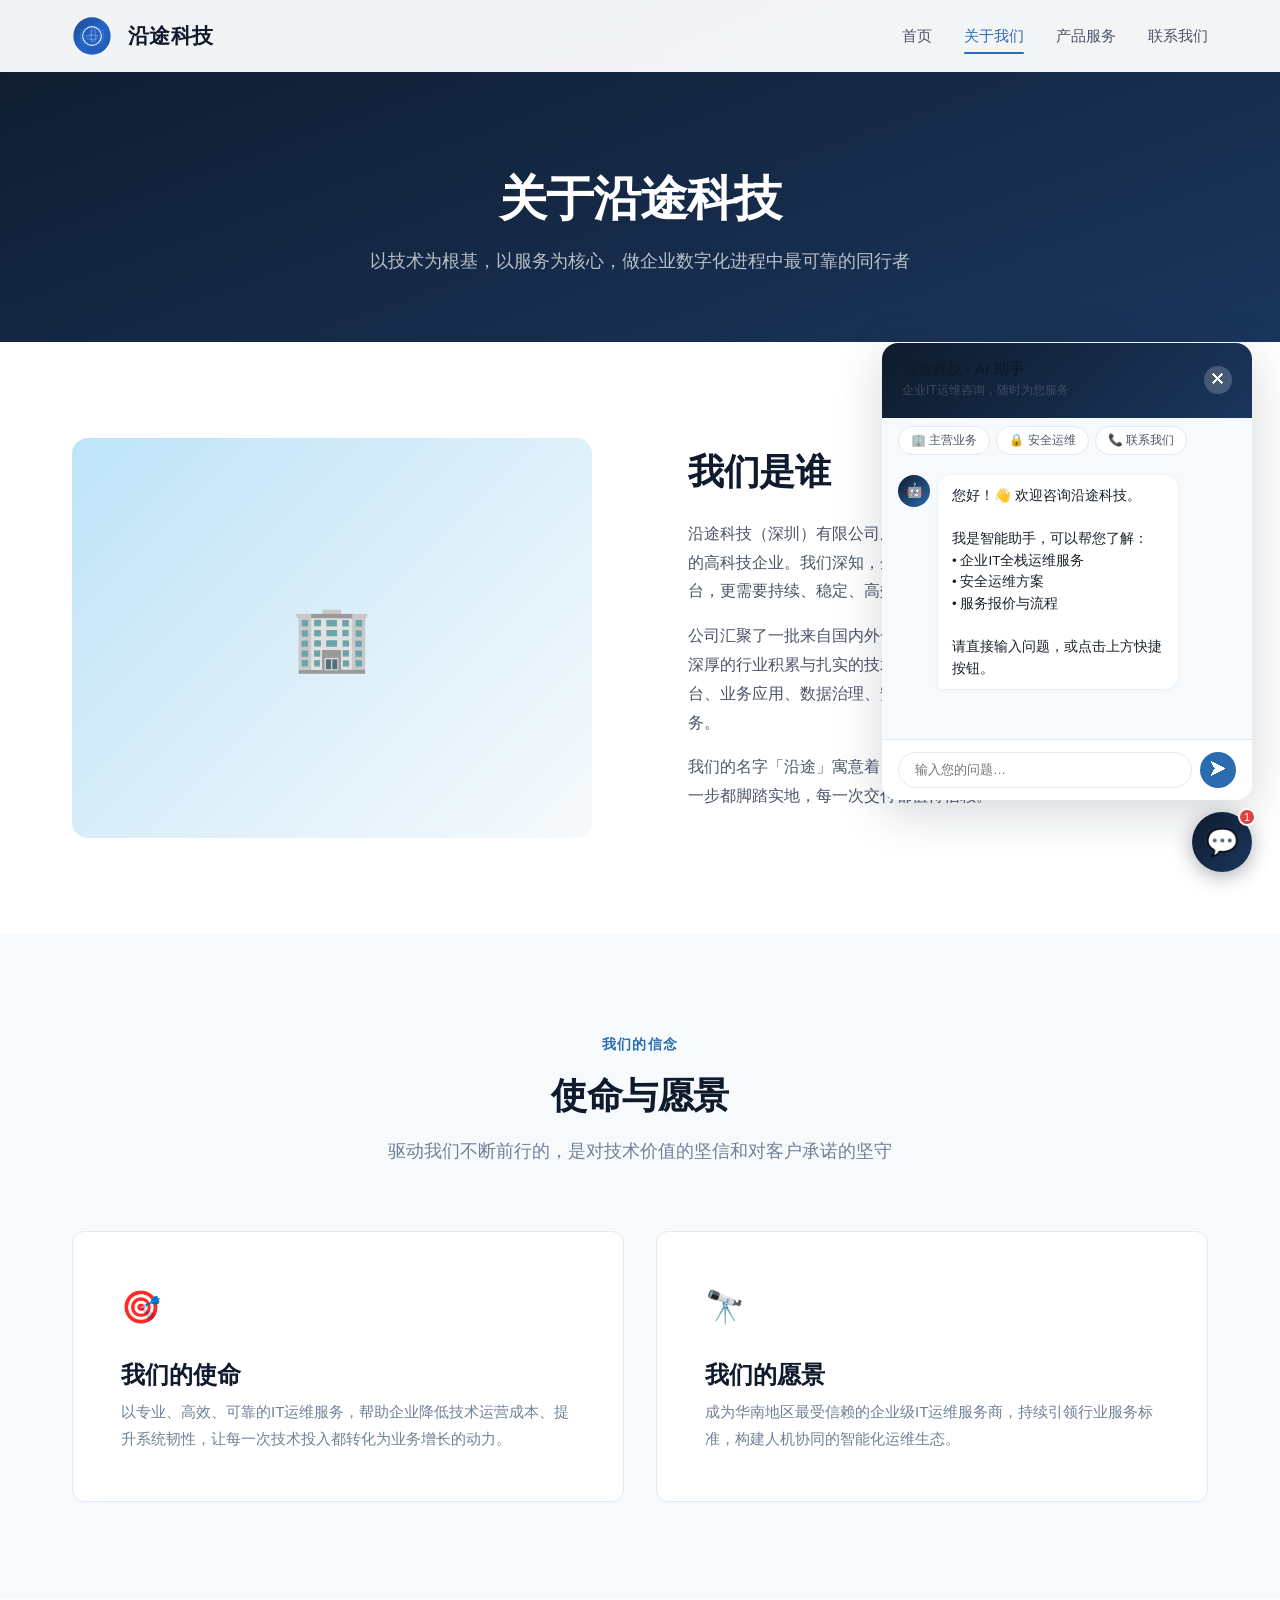
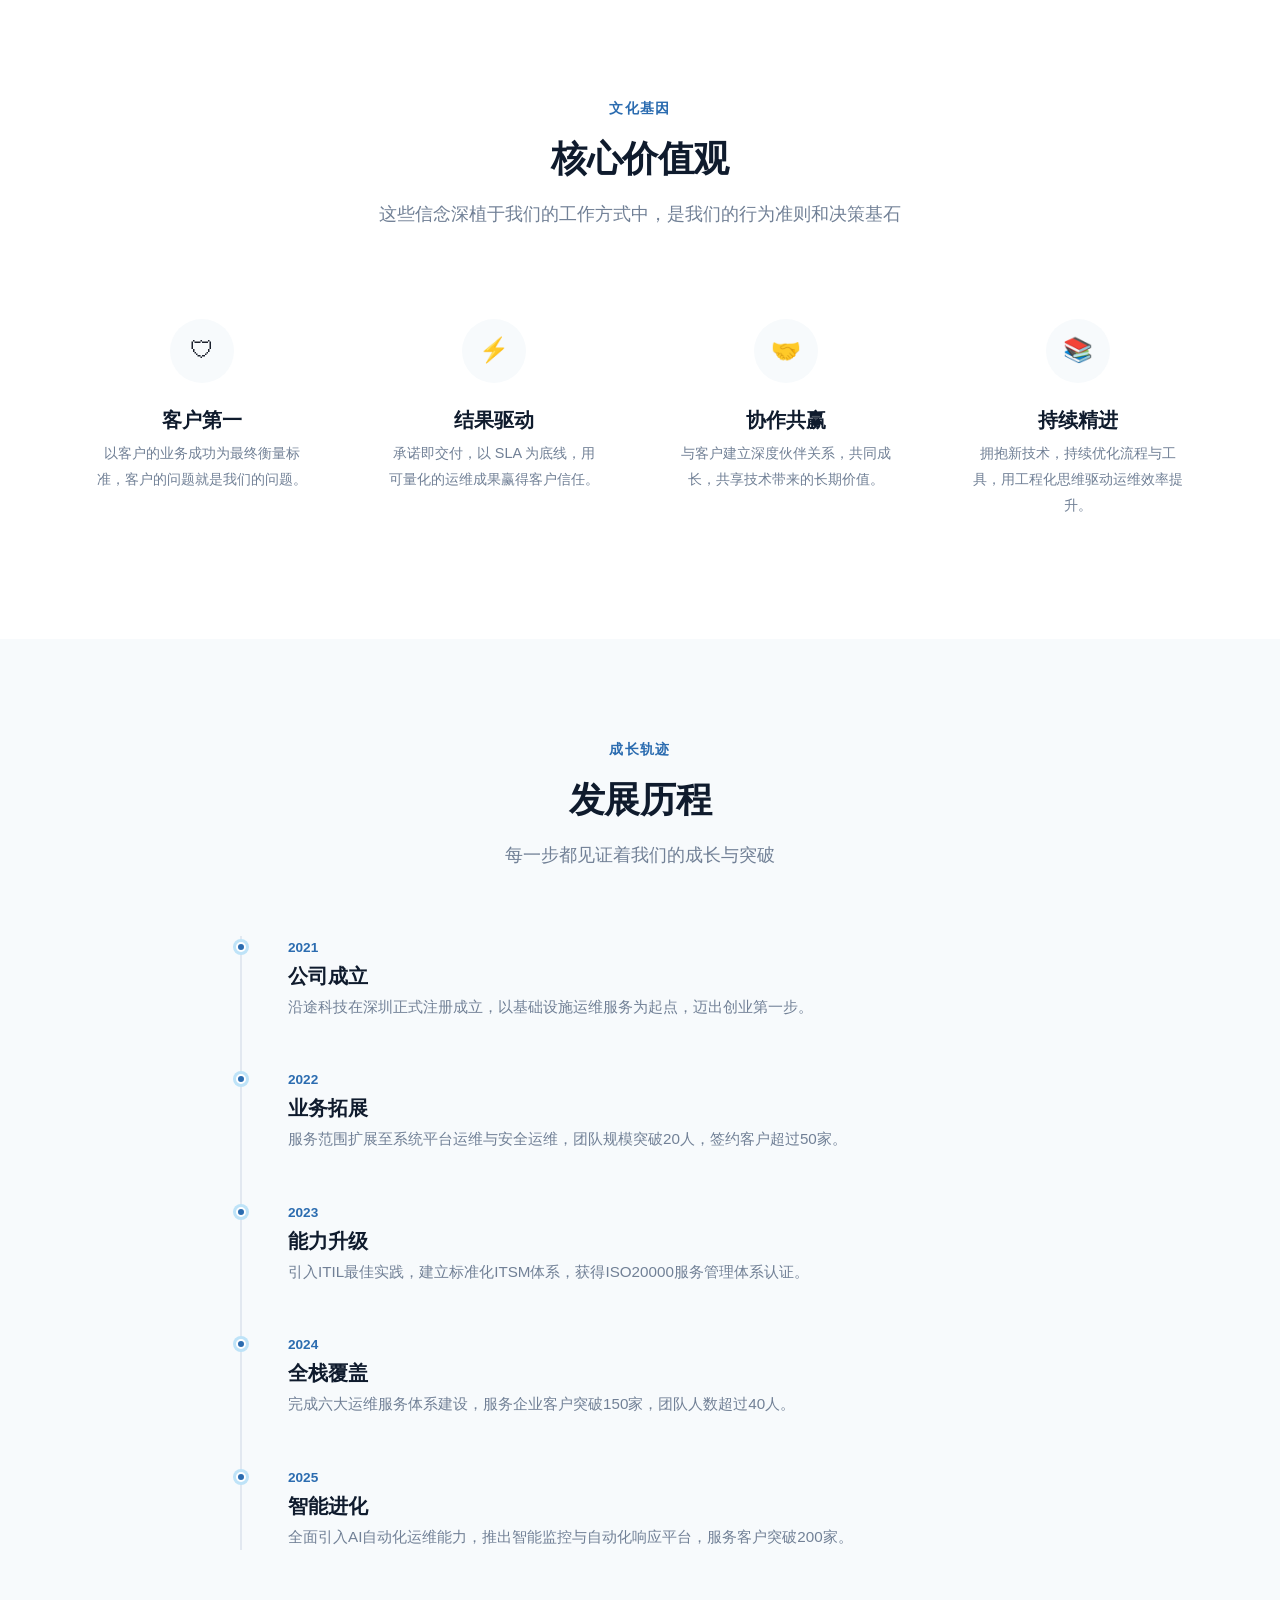
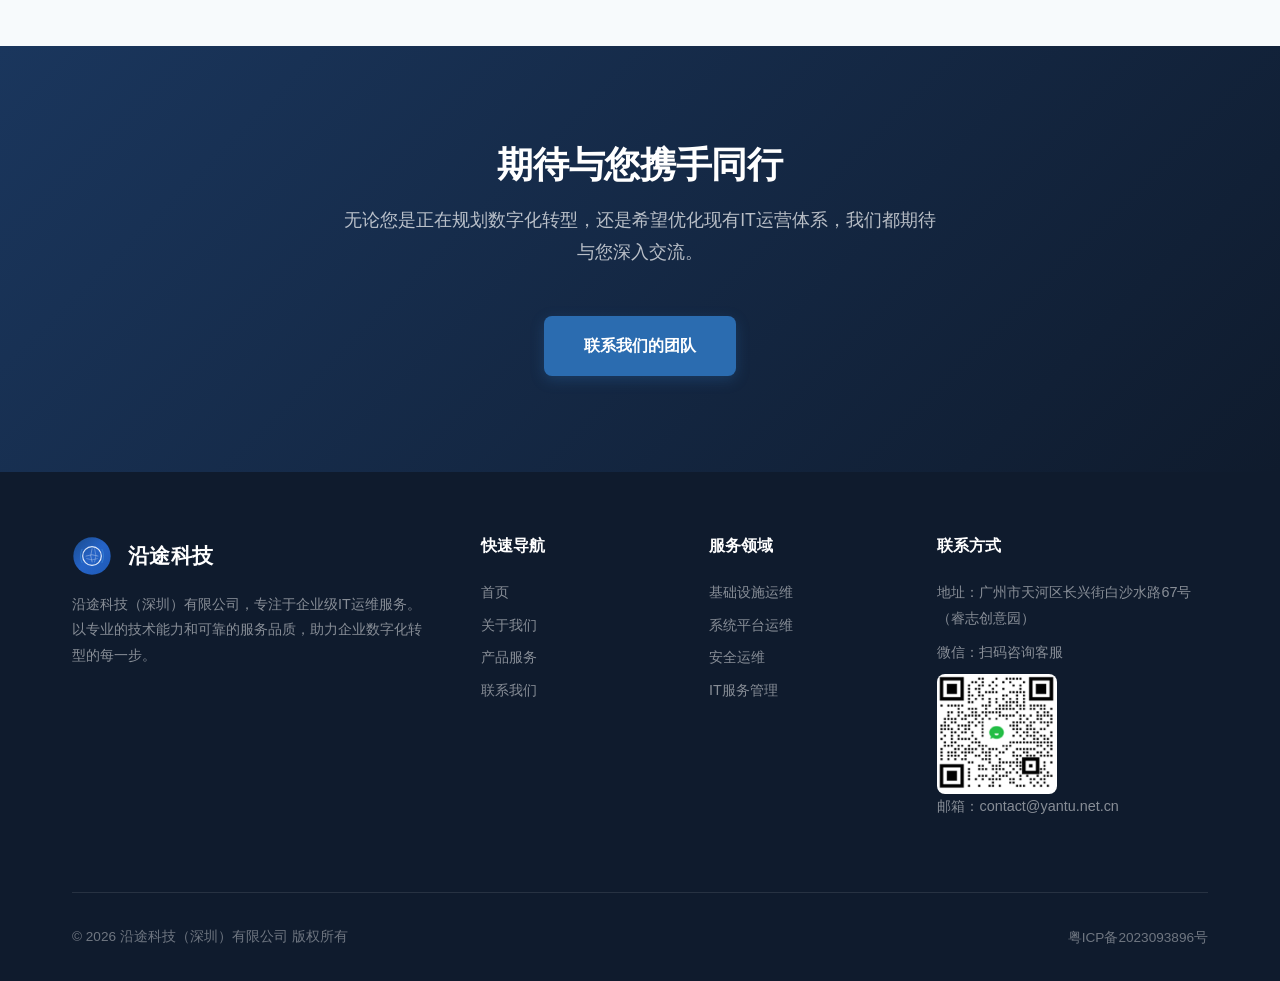
==== commit 9a8eb852: "feat: 添加AI咨询悬浮气泡+对话窗口" ====
--- a/about.html
+++ b/about.html
@@ -207,5 +207,6 @@
   </footer>
 
   <script src="js/main.js"></script>
+  <script src="js/chat.js"></script>
 </body>
 </html>
--- a/css/style.css
+++ b/css/style.css
@@ -1279,3 +1279,277 @@
 .text-center { text-align: center; }
 .text-accent { color: var(--color-accent); }
 .mt-2 { margin-top: var(--space-2xl); }
+
+/* ========================================
+   AI CHAT BUBBLE & WINDOW
+   ======================================== */
+.chat-bubble {
+  position: fixed;
+  bottom: 28px;
+  right: 28px;
+  width: 60px;
+  height: 60px;
+  border-radius: 50%;
+  background: linear-gradient(135deg, var(--color-primary), var(--color-primary-light));
+  color: #fff;
+  display: flex;
+  align-items: center;
+  justify-content: center;
+  font-size: 26px;
+  cursor: pointer;
+  box-shadow: 0 4px 20px rgba(15,27,45,0.35);
+  z-index: 9999;
+  transition: transform 0.2s, box-shadow 0.2s;
+}
+.chat-bubble:hover {
+  transform: scale(1.1);
+  box-shadow: 0 6px 28px rgba(15,27,45,0.45);
+}
+.chat-bubble .badge {
+  position: absolute;
+  top: -4px;
+  right: -4px;
+  width: 18px;
+  height: 18px;
+  background: var(--color-danger);
+  border-radius: 50%;
+  font-size: 11px;
+  display: flex;
+  align-items: center;
+  justify-content: center;
+  border: 2px solid var(--color-white);
+  animation: pulse-badge 2s infinite;
+}
+@keyframes pulse-badge {
+  0%, 100% { transform: scale(1); }
+  50% { transform: scale(1.3); }
+}
+
+/* Chat window */
+.chat-window {
+  position: fixed;
+  bottom: 100px;
+  right: 28px;
+  width: 370px;
+  max-height: 520px;
+  background: var(--color-white);
+  border-radius: 16px;
+  box-shadow: 0 12px 48px rgba(15,27,45,0.18);
+  z-index: 9998;
+  display: flex;
+  flex-direction: column;
+  overflow: hidden;
+  transform: translateY(20px);
+  opacity: 0;
+  pointer-events: none;
+  transition: transform 0.3s ease, opacity 0.3s ease;
+}
+.chat-window.open {
+  transform: translateY(0);
+  opacity: 1;
+  pointer-events: auto;
+}
+
+.chat-window-header {
+  background: linear-gradient(135deg, var(--color-primary), var(--color-primary-light));
+  color: #fff;
+  padding: 16px 20px;
+  display: flex;
+  align-items: center;
+  justify-content: space-between;
+}
+.chat-window-header h4 {
+  font-size: 15px;
+  font-weight: 600;
+  margin: 0;
+}
+.chat-window-header p {
+  font-size: 12px;
+  opacity: 0.8;
+  margin: 2px 0 0;
+}
+.chat-window-close {
+  background: rgba(255,255,255,0.2);
+  border: none;
+  color: #fff;
+  width: 28px;
+  height: 28px;
+  border-radius: 50%;
+  cursor: pointer;
+  font-size: 16px;
+  display: flex;
+  align-items: center;
+  justify-content: center;
+  transition: background 0.2s;
+}
+.chat-window-close:hover {
+  background: rgba(255,255,255,0.35);
+}
+
+.chat-messages {
+  flex: 1;
+  padding: 16px;
+  overflow-y: auto;
+  background: var(--color-bg);
+  min-height: 280px;
+  max-height: 360px;
+}
+
+.chat-msg {
+  margin-bottom: 12px;
+  display: flex;
+  gap: 8px;
+  align-items: flex-start;
+}
+.chat-msg.bot {
+  flex-direction: row;
+}
+.chat-msg.user {
+  flex-direction: row-reverse;
+}
+.chat-avatar {
+  width: 32px;
+  height: 32px;
+  border-radius: 50%;
+  display: flex;
+  align-items: center;
+  justify-content: center;
+  font-size: 14px;
+  flex-shrink: 0;
+}
+.chat-msg.bot .chat-avatar {
+  background: linear-gradient(135deg, var(--color-primary), var(--color-accent));
+  color: #fff;
+}
+.chat-msg.user .chat-avatar {
+  background: var(--color-accent-soft);
+  color: var(--color-accent);
+}
+.chat-bubble-text {
+  padding: 10px 14px;
+  border-radius: 14px;
+  font-size: 13.5px;
+  line-height: 1.6;
+  max-width: 240px;
+  word-break: break-word;
+}
+.chat-msg.bot .chat-bubble-text {
+  background: var(--color-white);
+  color: var(--color-text);
+  border-bottom-left-radius: 4px;
+  box-shadow: 0 1px 4px rgba(0,0,0,0.06);
+}
+.chat-msg.user .chat-bubble-text {
+  background: var(--color-accent);
+  color: #fff;
+  border-bottom-right-radius: 4px;
+}
+
+/* Typing indicator */
+.chat-typing {
+  display: flex;
+  gap: 4px;
+  padding: 10px 14px;
+  background: var(--color-white);
+  border-radius: 14px;
+  border-bottom-left-radius: 4px;
+  box-shadow: 0 1px 4px rgba(0,0,0,0.06);
+  width: fit-content;
+}
+.chat-typing span {
+  width: 6px;
+  height: 6px;
+  background: var(--color-text-muted);
+  border-radius: 50%;
+  animation: typing-bounce 1.2s infinite;
+}
+.chat-typing span:nth-child(2) { animation-delay: 0.2s; }
+.chat-typing span:nth-child(3) { animation-delay: 0.4s; }
+@keyframes typing-bounce {
+  0%, 60%, 100% { transform: translateY(0); }
+  30% { transform: translateY(-6px); }
+}
+
+/* Chat input */
+.chat-input-area {
+  padding: 12px 16px;
+  border-top: 1px solid var(--color-border);
+  display: flex;
+  gap: 8px;
+  align-items: flex-end;
+  background: var(--color-white);
+}
+.chat-input-area textarea {
+  flex: 1;
+  border: 1px solid var(--color-border);
+  border-radius: 20px;
+  padding: 8px 16px;
+  font-size: 13px;
+  resize: none;
+  outline: none;
+  font-family: var(--font-sans);
+  min-height: 36px;
+  max-height: 80px;
+  transition: border-color 0.2s;
+}
+.chat-input-area textarea:focus {
+  border-color: var(--color-accent);
+}
+.chat-send-btn {
+  width: 36px;
+  height: 36px;
+  border-radius: 50%;
+  background: var(--color-accent);
+  color: #fff;
+  border: none;
+  cursor: pointer;
+  font-size: 16px;
+  display: flex;
+  align-items: center;
+  justify-content: center;
+  transition: background 0.2s;
+  flex-shrink: 0;
+}
+.chat-send-btn:hover { background: var(--color-primary-light); }
+.chat-send-btn:disabled {
+  opacity: 0.5;
+  cursor: not-allowed;
+}
+
+/* Quick questions */
+.chat-quick-actions {
+  padding: 8px 16px 4px;
+  display: flex;
+  flex-wrap: wrap;
+  gap: 6px;
+  background: var(--color-bg);
+}
+.chat-quick-btn {
+  font-size: 12px;
+  padding: 5px 12px;
+  border-radius: 20px;
+  border: 1px solid var(--color-border);
+  background: var(--color-white);
+  color: var(--color-text-secondary);
+  cursor: pointer;
+  transition: all 0.2s;
+  white-space: nowrap;
+}
+.chat-quick-btn:hover {
+  border-color: var(--color-accent);
+  color: var(--color-accent);
+  background: var(--color-accent-soft);
+}
+
+@media (max-width: 480px) {
+  .chat-window {
+    right: 12px;
+    left: 12px;
+    width: auto;
+    bottom: 88px;
+  }
+  .chat-bubble {
+    right: 16px;
+    bottom: 20px;
+  }
+}
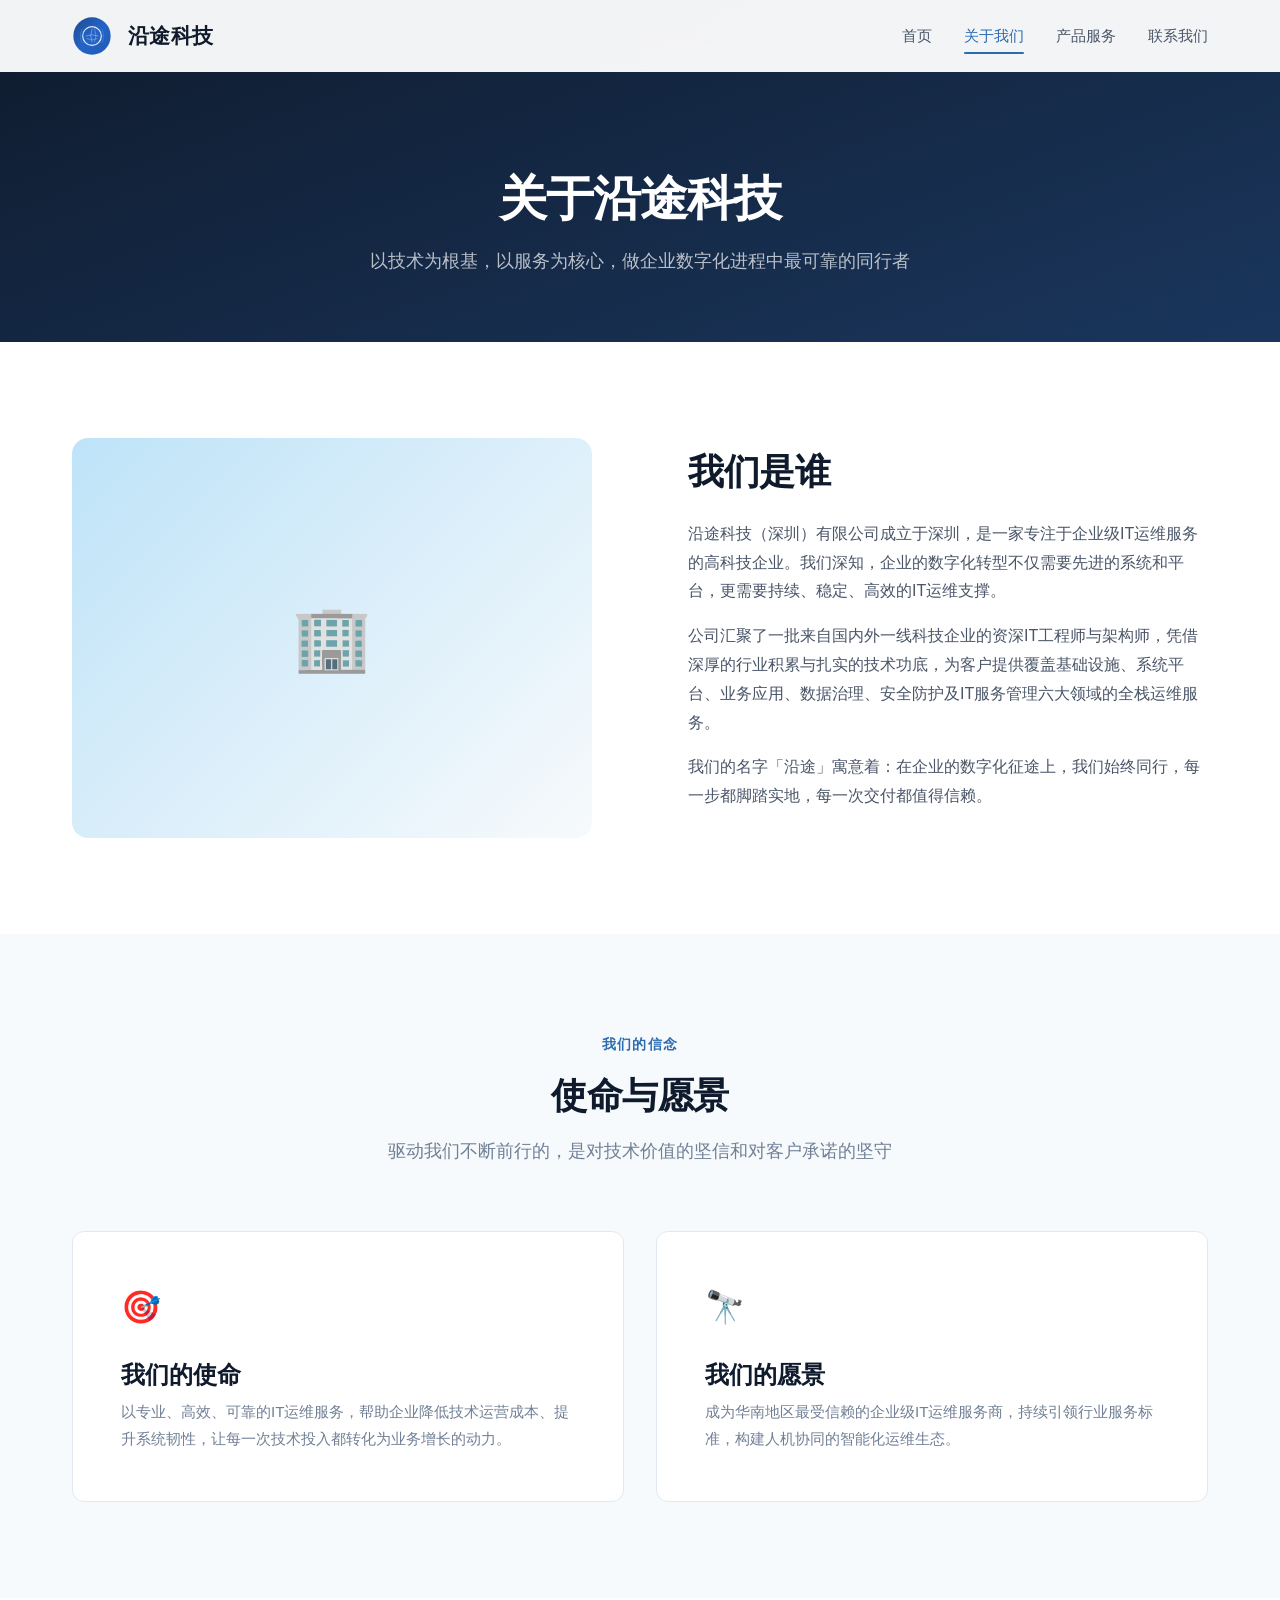
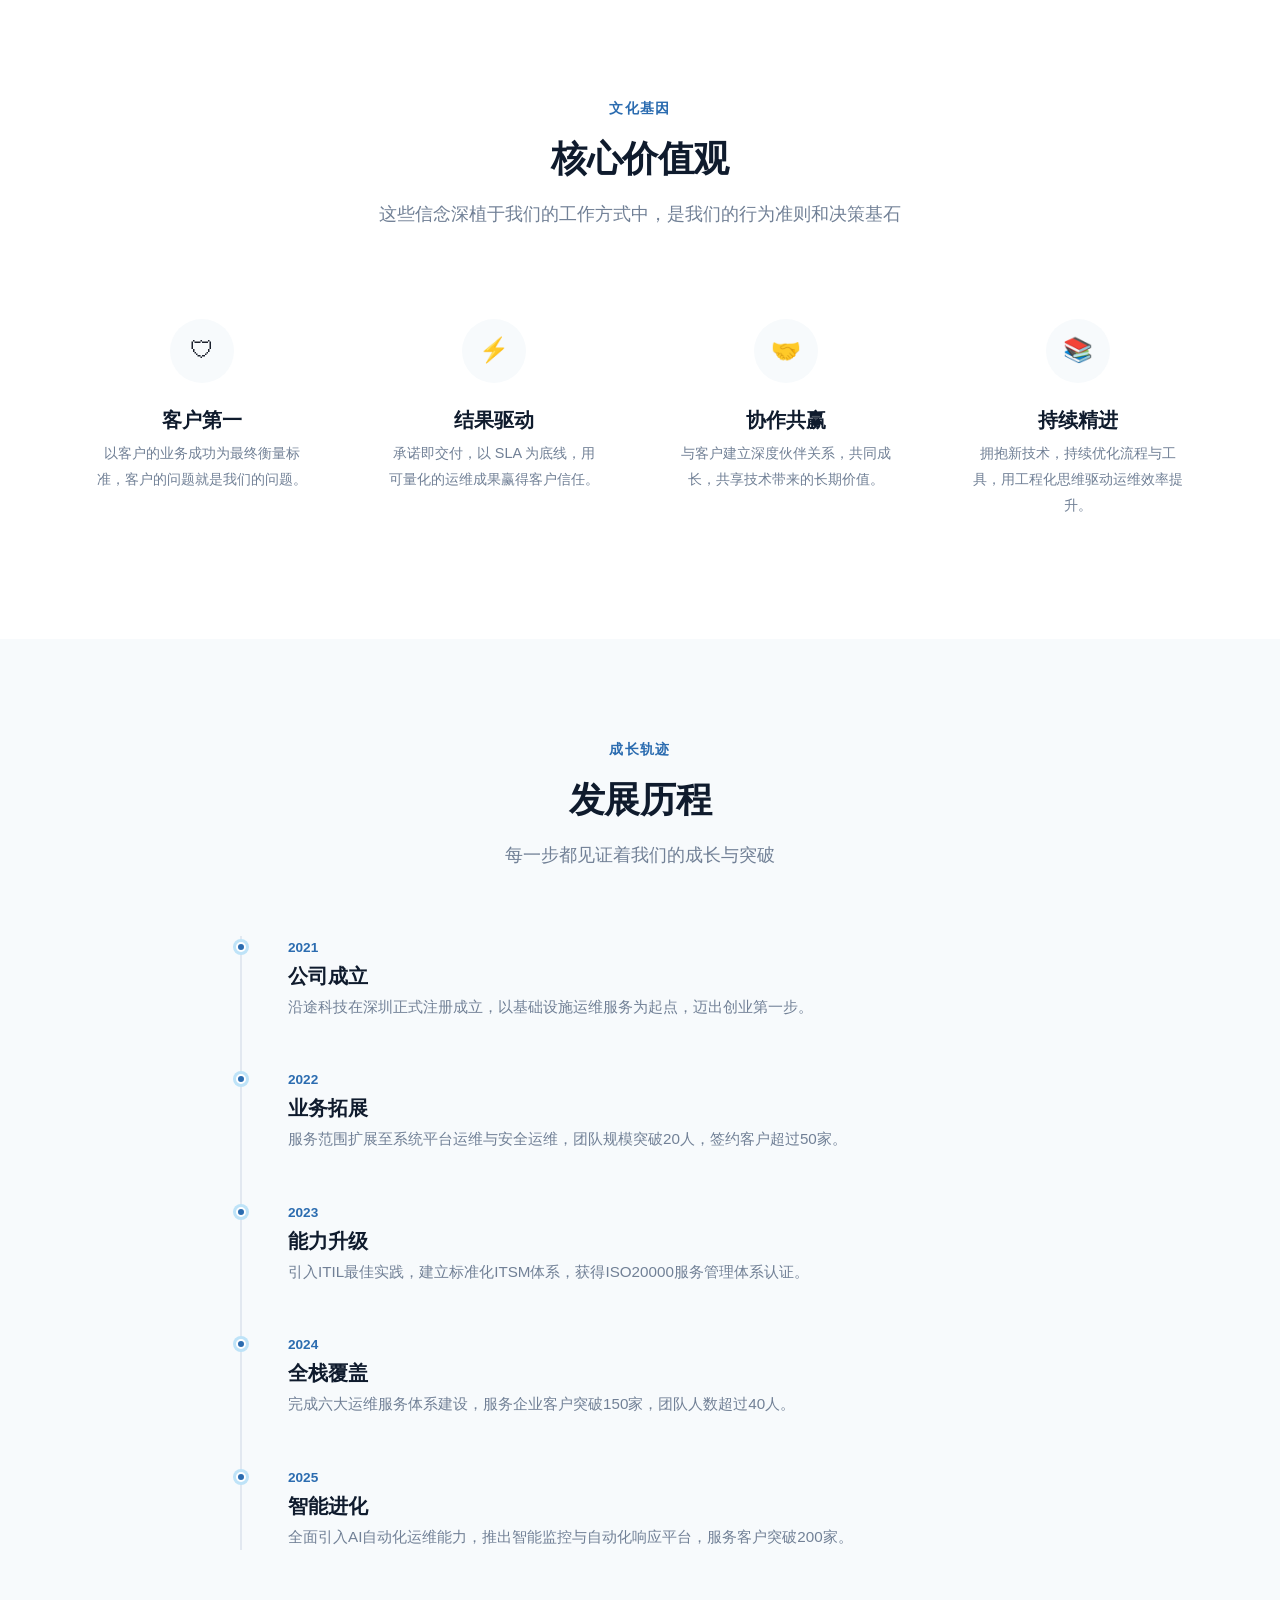
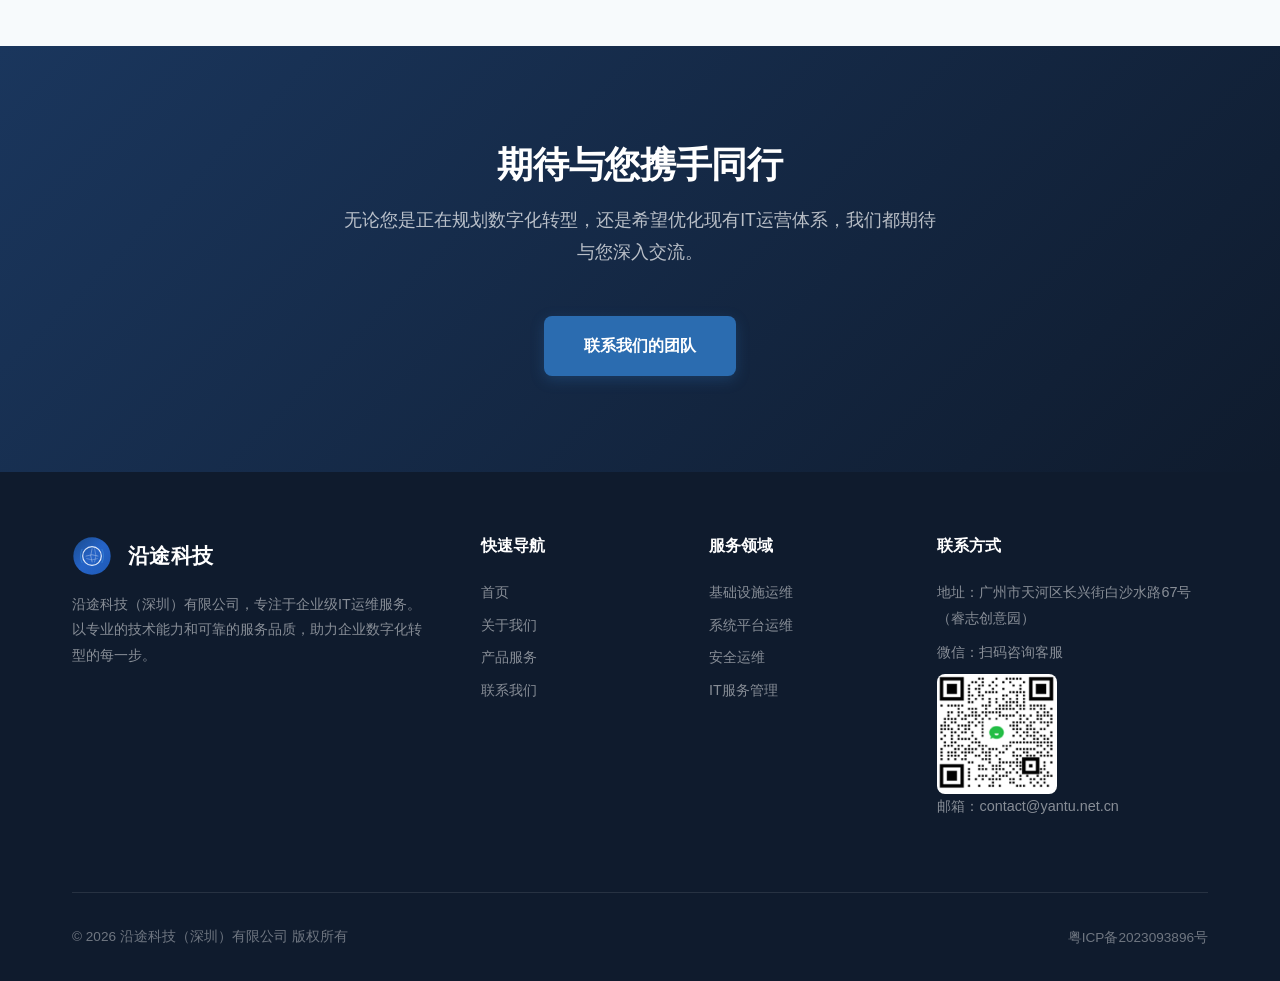
==== commit 2fe2cdcc: "移除右下角 AI 咨询悬浮气泡功能" ====
--- a/about.html
+++ b/about.html
@@ -207,6 +207,5 @@
   </footer>
 
   <script src="js/main.js"></script>
-  <script src="js/chat.js"></script>
 </body>
 </html>
